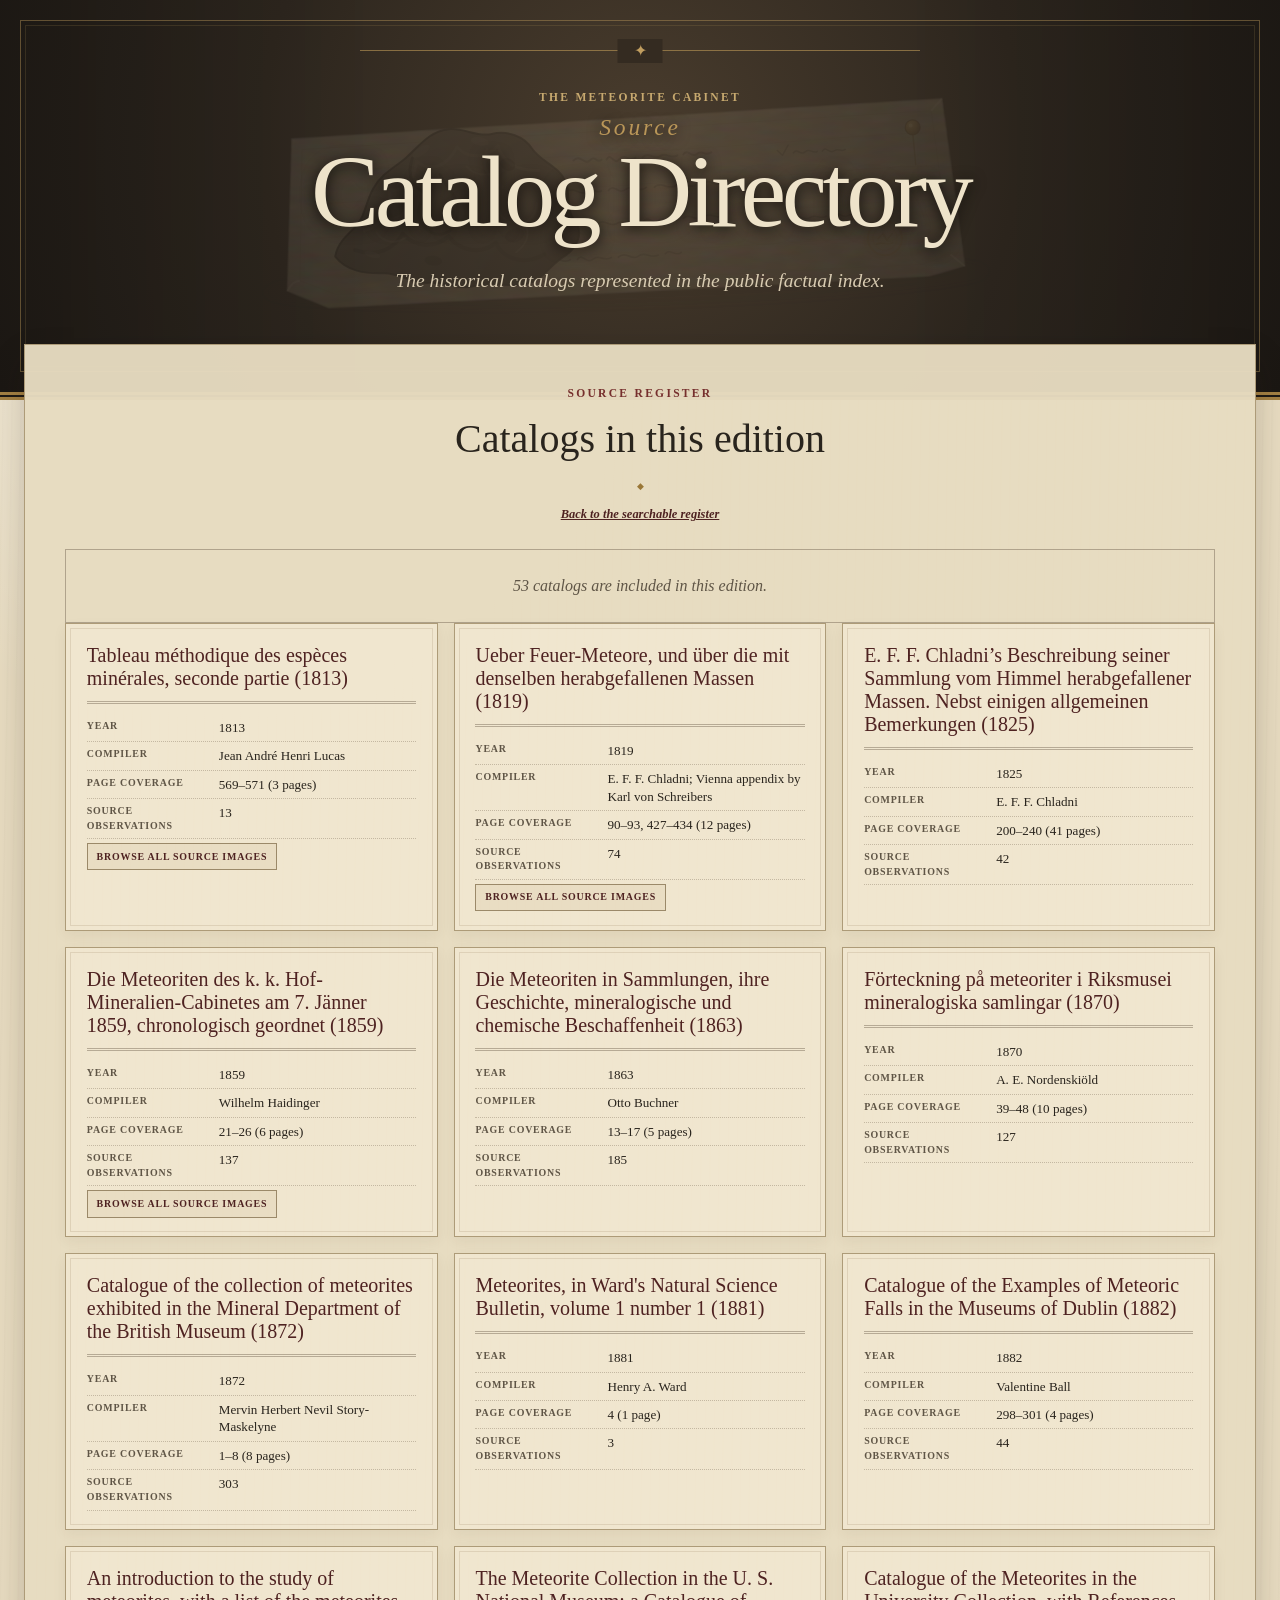
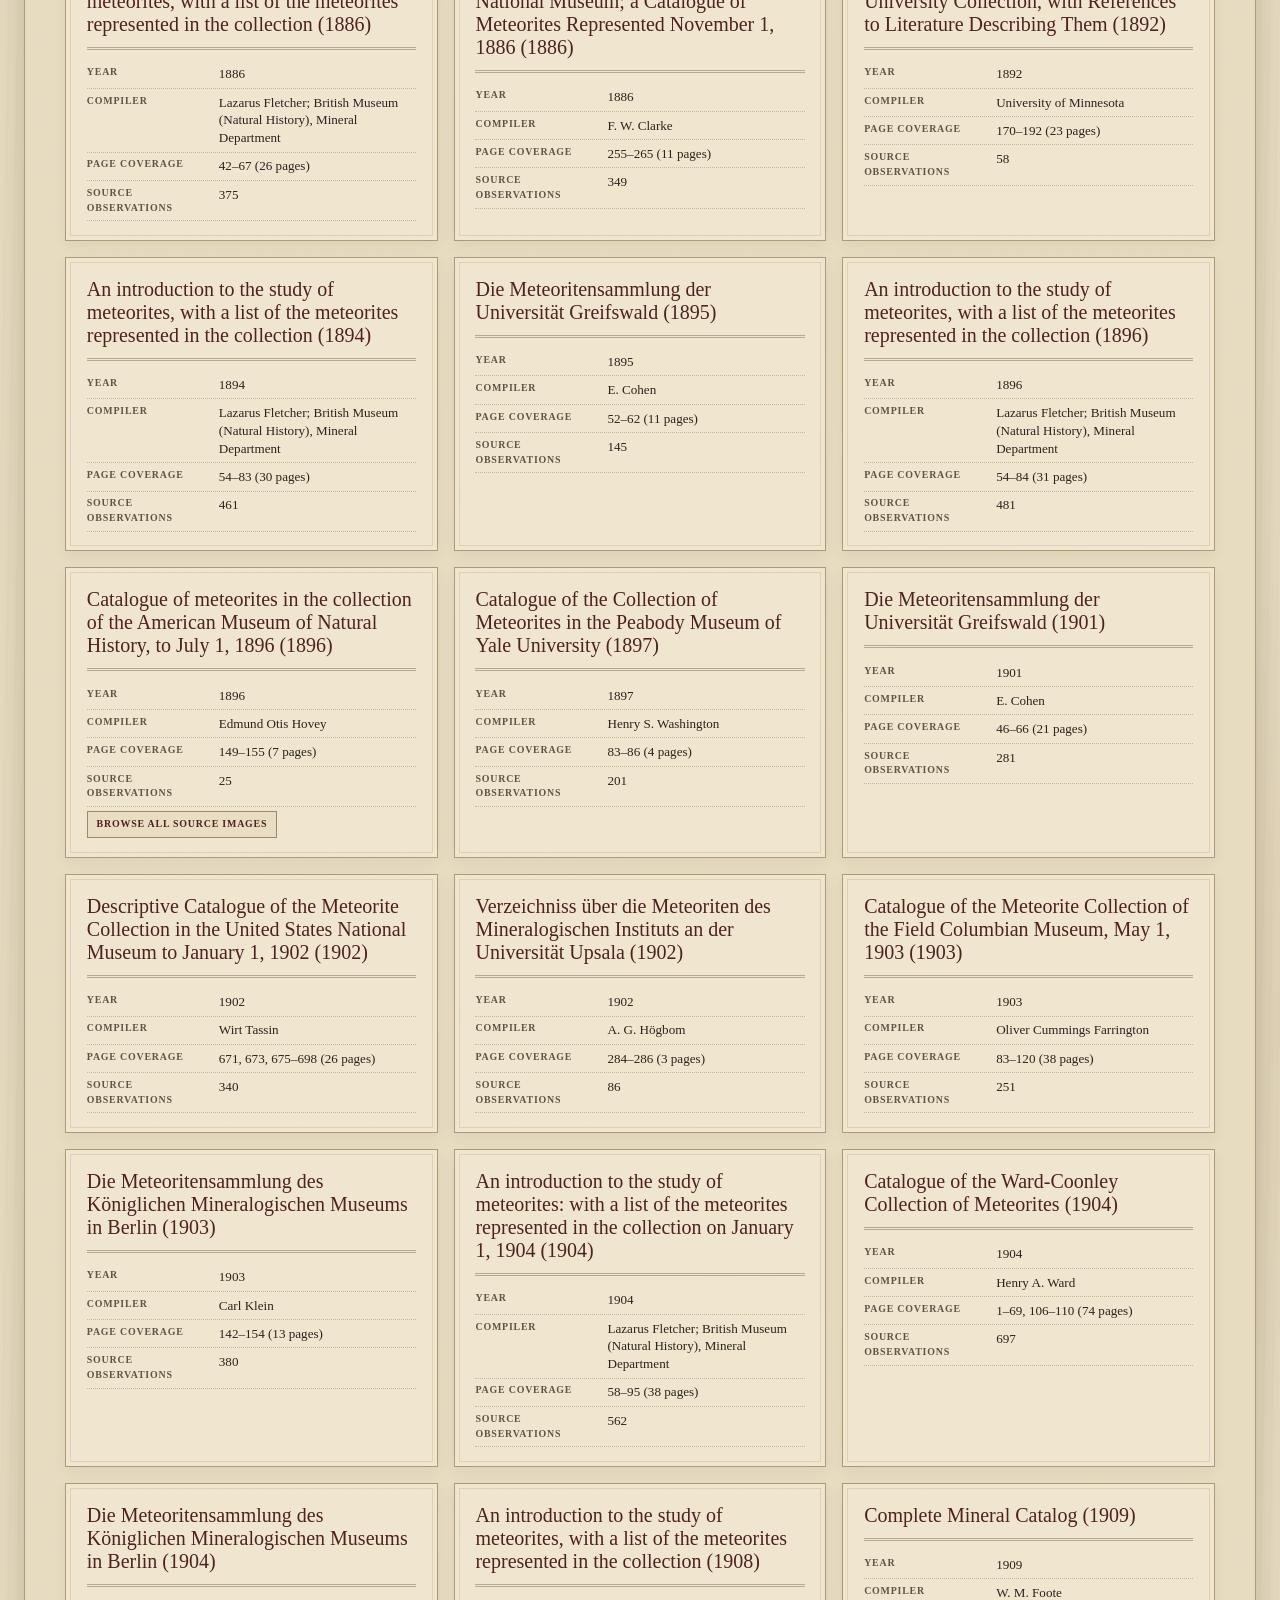
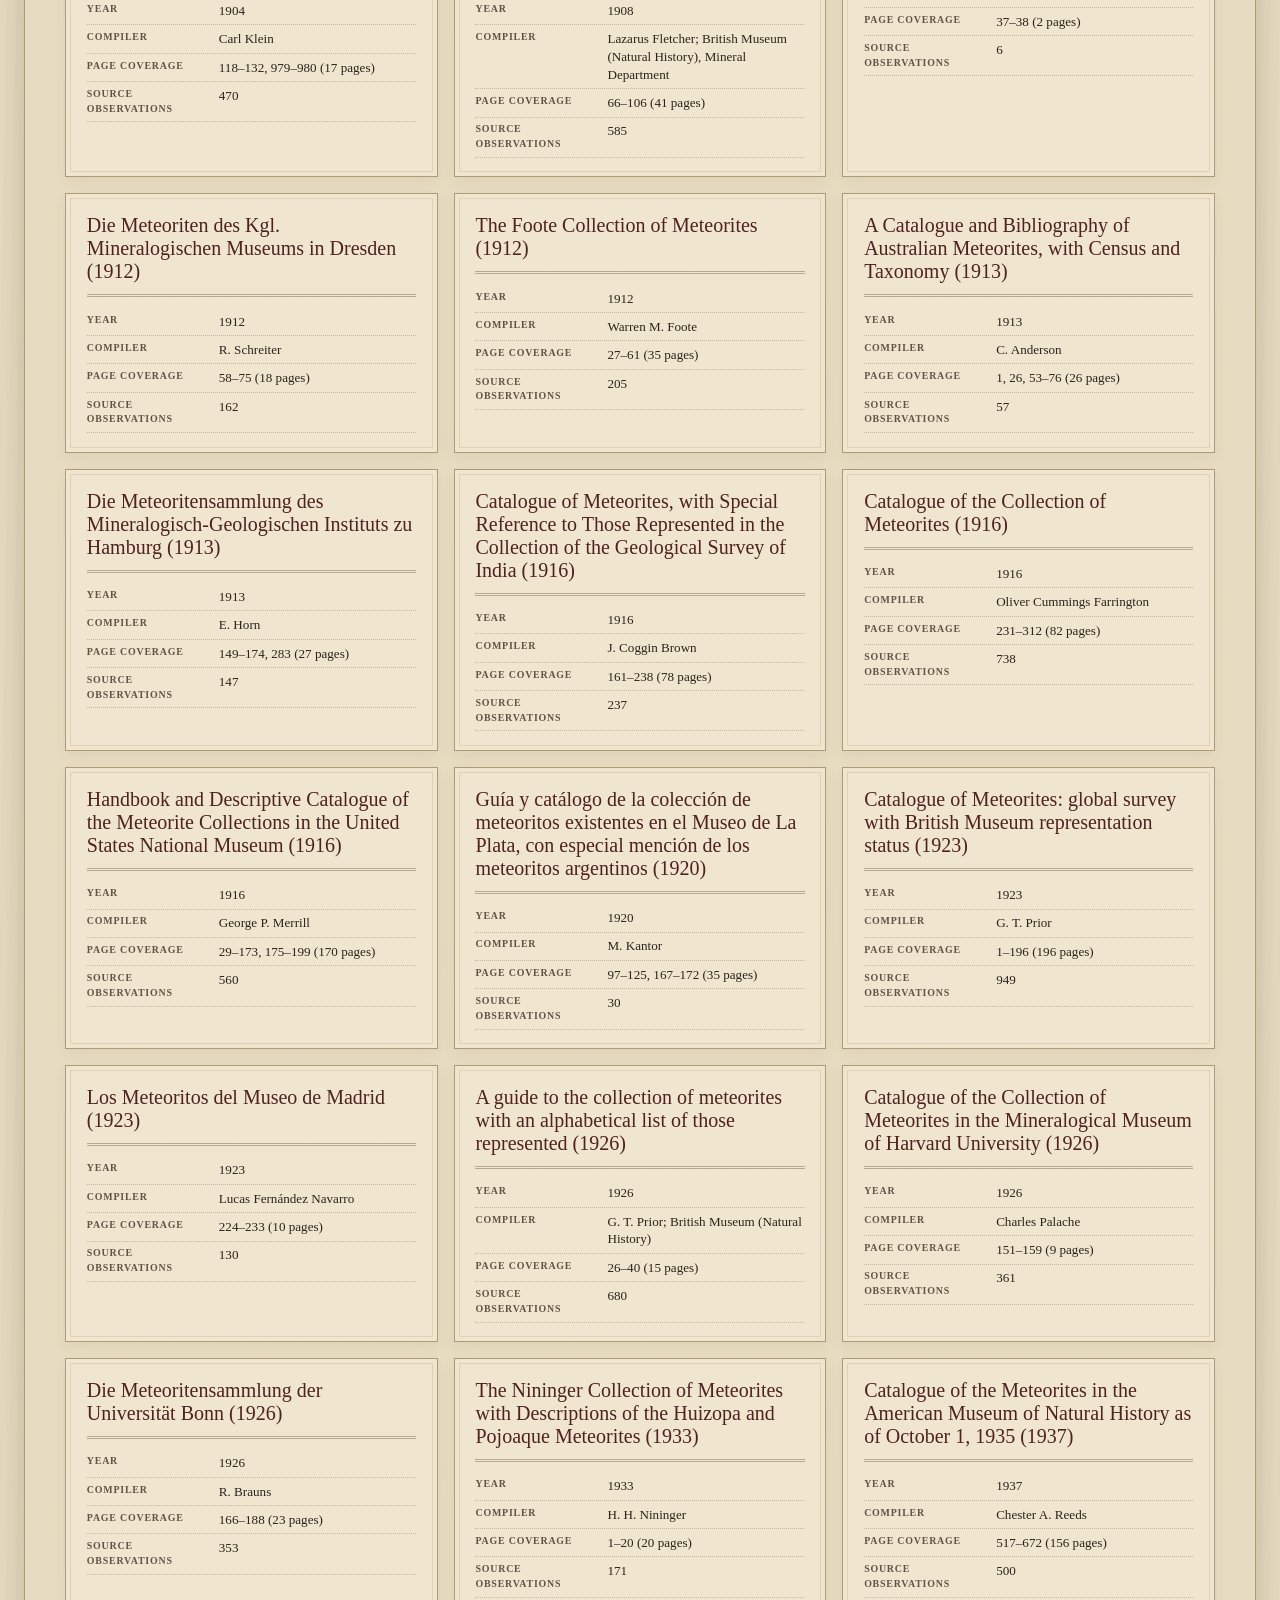
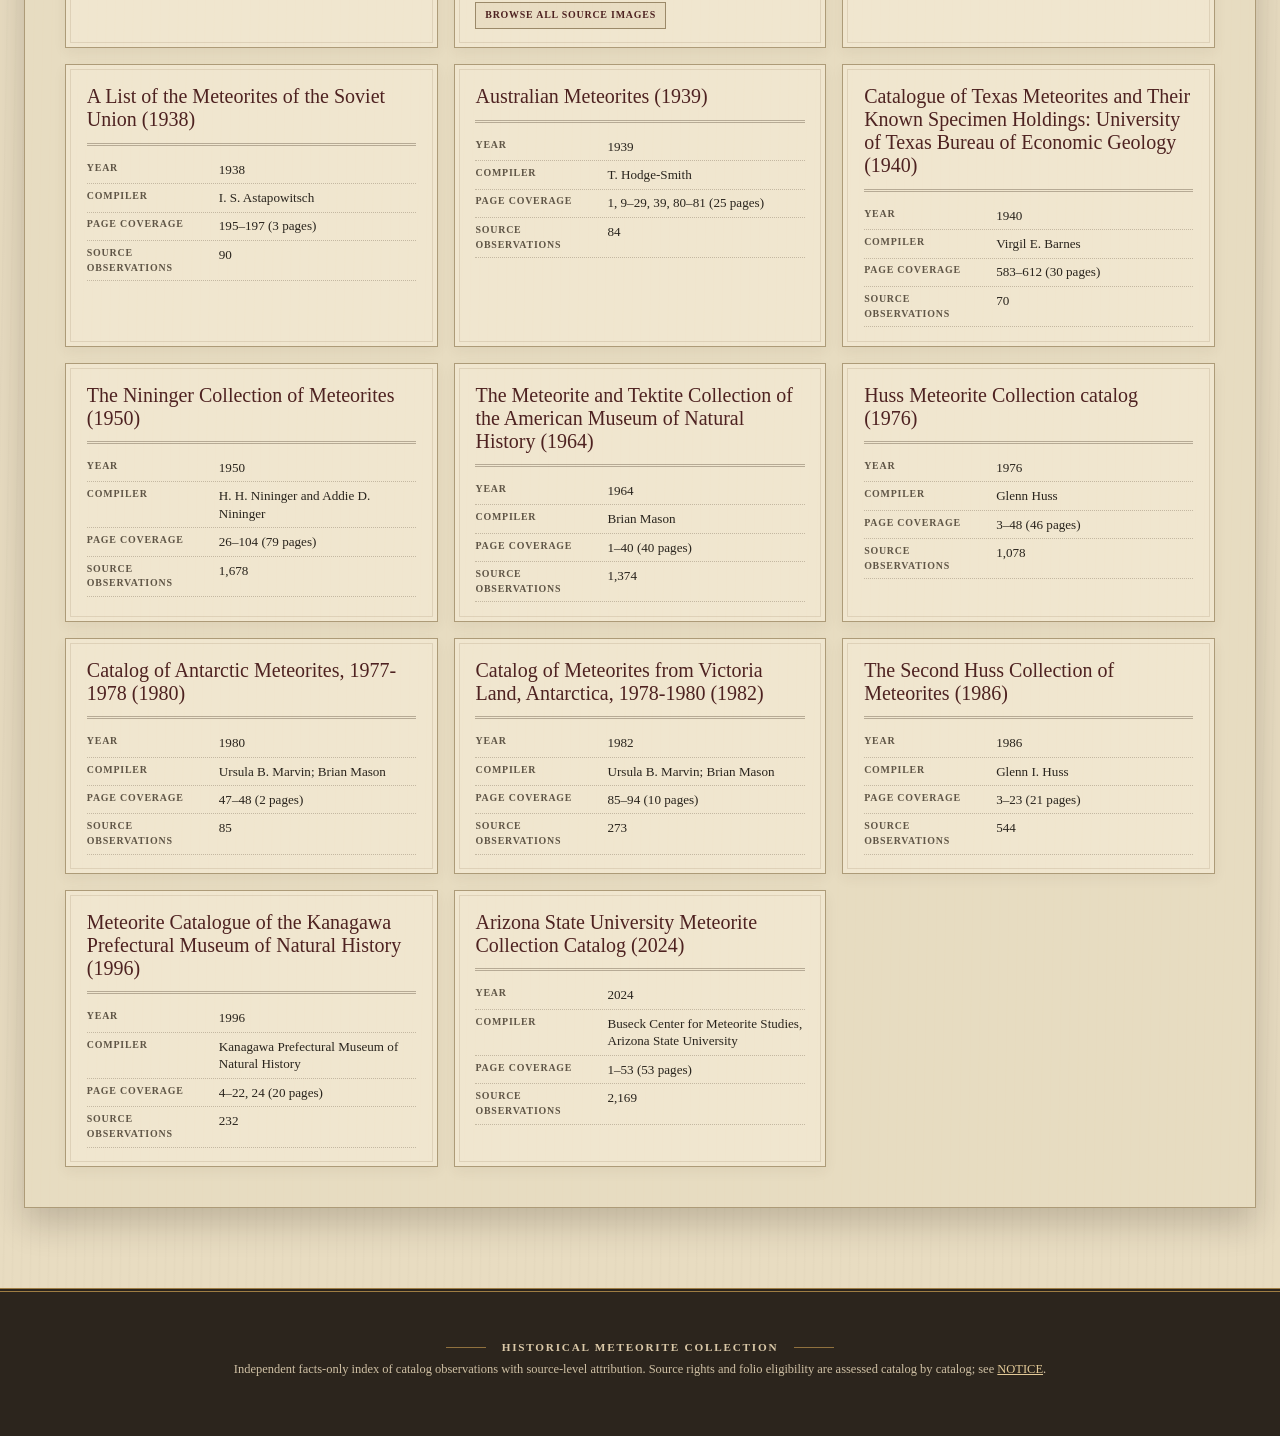
==== catalogs.html @ f14377fd "Publish Antarctic 1980 catalog" ====
<!doctype html>
<html lang="en">
<head>
  <meta charset="utf-8">
  <meta name="viewport" content="width=device-width, initial-scale=1">
  <meta name="description" content="Catalog sources included in The Meteorite Cabinet historical collection index.">
  <meta name="author" content="Raymond Borges Hink">
  <meta name="theme-color" content="#2d241b">
  <title>Catalog Directory | The Meteorite Cabinet</title>
  <link rel="icon" href="./favicon.svg" type="image/svg+xml">
  <link rel="stylesheet" href="./styles.css?v=20260913-antarctic-1980-1">
  <script src="./app.js?v=20260913-antarctic-1980-1" defer></script>
  <script src="./catalogs.js?v=20260913-antarctic-1980-1" defer></script>
</head>
<body class="catalog-directory-page">
  <a class="skip-link" href="#catalog-directory">Skip to catalog directory</a>

  <header class="masthead">
    <div class="masthead-rule" aria-hidden="true"><span>&#10022;</span></div>
    <div class="masthead-inner">
      <p class="kicker">The Meteorite Cabinet</p>
      <h1><span>Source</span> Catalog Directory</h1>
      <p class="deck">The historical catalogs represented in the public factual index.</p>
    </div>
    <img class="collector-artifact" src="./meteorite-collector-artifact-v1.svg" alt="" aria-hidden="true">
  </header>

  <main id="catalog-directory" class="page-shell catalog-directory-shell" tabindex="-1">
    <section class="source-summary" aria-labelledby="catalog-directory-heading">
      <header>
        <p class="eyebrow">Source register</p>
        <h2 id="catalog-directory-heading">Catalogs in this edition</h2>
        <p class="catalog-directory-actions"><a href="./index.html#catalog">Back to the searchable register</a></p>
      </header>

      <p id="catalog-directory-status" class="catalog-directory-status" role="status" aria-live="polite">Reading catalog metadata...</p>
      <div id="catalog-directory-list" aria-busy="true"></div>
      <div id="catalog-directory-error" class="empty-state error-state catalog-directory-error" role="alert" hidden>
        <span aria-hidden="true">!</span>
        <h3 id="catalog-directory-error-heading" tabindex="-1">The catalog directory could not be opened</h3>
        <p>The public catalog metadata is presently unavailable.</p>
        <button id="catalog-directory-retry" class="button" type="button">Try again</button>
      </div>
      <noscript><p class="empty-state">JavaScript is required to validate and display the public catalog directory.</p></noscript>
    </section>
  </main>

  <footer>
    <p><i aria-hidden="true"></i> Historical Meteorite Collection <i aria-hidden="true"></i></p>
    <p>Independent facts-only index of catalog observations with source-level attribution. Source rights and folio eligibility are assessed catalog by catalog; see <a href="./NOTICE.md">NOTICE</a>.</p>
  </footer>

  <dialog id="folio-dialog" aria-labelledby="folio-dialog-title">
    <div class="dialog-frame">
      <header>
        <div>
          <p id="folio-dialog-catalog"></p>
          <h2 id="folio-dialog-title">Catalog folio</h2>
        </div>
        <button id="folio-dialog-close" class="dialog-close" type="button" aria-label="Close folio viewer">&times;</button>
      </header>
      <figure>
        <div class="dialog-image-wrap">
          <img id="folio-dialog-image" alt="">
          <p id="folio-image-status" role="status" aria-live="polite"></p>
        </div>
        <figcaption id="folio-dialog-caption"></figcaption>
      </figure>
      <nav class="dialog-nav" aria-label="Catalog folio pages">
        <button id="previous-folio" type="button">Previous folio</button>
        <span id="folio-position" aria-live="polite"></span>
        <button id="next-folio" type="button">Next folio</button>
      </nav>
    </div>
  </dialog>
</body>
</html>
---- styles.css ----
:root {
  --paper: #e8dcc1;
  --paper-light: #f4ecd9;
  --paper-deep: #d5c39f;
  --ink: #29241d;
  --ink-soft: #5f5546;
  --oxblood: #762f2d;
  --oxblood-dark: #4e2221;
  --brass: #9a7737;
  --rule: rgba(64, 48, 31, 0.33);
  --serif: Iowan Old Style, Palatino Linotype, Book Antiqua, Palatino, Baskerville, Georgia, serif;
  --display: Baskerville, Iowan Old Style, Palatino Linotype, Georgia, serif;
  color-scheme: light;
}

* { box-sizing: border-box; }

html {
  scroll-behavior: smooth;
  background: #332b21;
}

body {
  min-width: 280px;
  margin: 0;
  color: var(--ink);
  font-family: var(--serif);
  line-height: 1.5;
  word-break: normal;
  overflow-wrap: normal;
  hyphens: none;
  background-color: var(--paper);
  background-image:
    radial-gradient(circle at 18% 5%, rgba(255, 255, 255, .44), transparent 27rem),
    radial-gradient(circle at 85% 42%, rgba(103, 75, 39, .07), transparent 34rem),
    repeating-linear-gradient(91deg, transparent 0, rgba(67, 49, 27, .018) 1px, transparent 3px, transparent 9px);
}

button, input, select { font: inherit; }
button, select { cursor: pointer; }
button:focus-visible, input:focus-visible, select:focus-visible, a:focus-visible {
  outline: 3px solid var(--oxblood);
  outline-offset: 3px;
}
summary:focus-visible {
  outline: 3px solid var(--oxblood);
  outline-offset: 3px;
}

.skip-link {
  position: fixed;
  z-index: 100;
  top: .75rem;
  left: .75rem;
  padding: .6rem 1rem;
  color: var(--paper-light);
  background: var(--oxblood-dark);
  transform: translateY(-150%);
}
.skip-link:focus { transform: none; }

.masthead {
  position: relative;
  min-height: 31rem;
  overflow: hidden;
  display: grid;
  place-items: center;
  padding: 5.5rem 1.5rem 7.5rem;
  color: #eee3ca;
  text-align: center;
  background:
    linear-gradient(90deg, rgba(0, 0, 0, .18), transparent 30%, transparent 70%, rgba(0, 0, 0, .18)),
    radial-gradient(circle at 50% 35%, #493c2d 0, #2d261e 55%, #211c17 100%);
  border-bottom: 8px double #a48144;
}
.masthead::before,
.masthead::after {
  content: "";
  position: absolute;
  inset: 1.25rem;
  pointer-events: none;
  border: 1px solid rgba(187, 153, 90, .43);
}
.masthead::after { inset: 1.55rem; border-color: rgba(187, 153, 90, .16); }
.masthead-inner { position: relative; z-index: 2; max-width: 68rem; }
.kicker, .section-heading p, .eyebrow {
  margin: 0 0 .7rem;
  color: #c7a96f;
  font-size: .72rem;
  font-weight: 700;
  letter-spacing: .2em;
  text-transform: uppercase;
}
.masthead h1 {
  margin: 0;
  font-family: var(--display);
  font-size: clamp(3rem, 8vw, 7.2rem);
  font-weight: 400;
  letter-spacing: -.045em;
  line-height: .88;
  text-shadow: 0 2px 14px #100d0a;
}
.masthead h1 span {
  display: block;
  margin-bottom: .55rem;
  color: #b99658;
  font-size: .23em;
  font-style: italic;
  letter-spacing: .12em;
}
.deck {
  max-width: 48rem;
  margin: 1.8rem auto 0;
  color: #d8cbb1;
  font-size: clamp(1rem, 2vw, 1.22rem);
  font-style: italic;
}
.project-credit {
  margin: .65rem auto 0;
  color: #bdaa85;
  font-size: .72rem;
  letter-spacing: .08em;
  text-transform: uppercase;
}
.masthead-rule {
  position: absolute;
  z-index: 3;
  top: 3.15rem;
  left: 50%;
  width: min(35rem, calc(100% - 7rem));
  height: 1px;
  background: rgba(190, 154, 87, .6);
  transform: translateX(-50%);
}
.masthead-rule span {
  position: absolute;
  top: 50%;
  left: 50%;
  padding: 0 1rem;
  color: #c19e60;
  background: #342b21;
  transform: translate(-50%, -50%);
}
.collector-artifact {
  position: absolute;
  z-index: 1;
  left: 50%;
  bottom: 1.75rem;
  width: min(75rem, calc(100% - 5rem));
  height: auto;
  opacity: .14;
  pointer-events: none;
  transform: translateX(-50%);
}

.page-shell { position: relative; z-index: 4; width: min(90rem, calc(100% - 3rem)); margin: -3.5rem auto 0; }
.statistics {
  display: grid;
  grid-template-columns: repeat(5, minmax(0, 1fr));
  color: var(--paper-light);
  background: var(--oxblood-dark);
  border: 1px solid #b18c4e;
  box-shadow: 0 1rem 2rem rgba(30, 21, 13, .25);
}
.statistics div { position: relative; min-width: 0; padding: 1.35rem 1rem 1.2rem; text-align: center; }
.statistics div + div::before { content: ""; position: absolute; left: 0; top: 22%; height: 56%; border-left: 1px solid rgba(225, 201, 157, .3); }
.statistics strong { display: block; font-size: clamp(1.35rem, 3vw, 2rem); font-weight: 400; line-height: 1.1; font-variant-numeric: tabular-nums; }
.statistics span { display: block; margin-top: .2rem; color: #ccb996; font-size: .64rem; font-weight: 700; letter-spacing: .13em; line-height: 1.3; text-transform: uppercase; }

.section-heading p, .results-bar .eyebrow { color: var(--oxblood); }

.source-summary { margin: 4rem auto 0; }
.source-summary > header { max-width: 44rem; margin: 0 auto 1.5rem; text-align: center; }
.source-summary > header .eyebrow { margin-bottom: .45rem; color: var(--oxblood); }
.source-summary > header h2 { margin: 0; font-size: clamp(1.8rem, 3.5vw, 2.5rem); font-weight: 400; }
.source-summary > header h2::after { content: "◆"; display: block; margin: .65rem 0; color: var(--brass); font-size: .55rem; }
.source-summary > header > p:not(.eyebrow) { margin: 0; color: var(--ink-soft); font-size: .88rem; font-style: italic; }
.source-register-links { display: flex; flex-wrap: wrap; justify-content: center; gap: .75rem; }
.master-list-link {
  display: inline-flex;
  flex-direction: column;
  gap: .12rem;
  margin-top: 1.1rem;
  padding: .7rem 1rem .65rem;
  color: var(--paper-light);
  text-decoration: none;
  background: var(--oxblood-dark);
  border: 1px solid var(--brass);
  box-shadow: 0 .25rem .65rem rgba(63, 45, 26, .13);
}
.master-list-link strong { font-size: .9rem; font-weight: 700; }
.master-list-link span { color: #d8c7a4; font-size: .7rem; }
.master-list-link:hover { background: var(--oxblood); }
.homepage-source-summary { margin-top: 1.5rem; padding-bottom: 1rem; border-bottom: 1px solid var(--rule); }
.homepage-source-summary > header { max-width: none; margin: 0; display: flex; justify-content: space-between; align-items: center; gap: 1rem; text-align: left; }
.homepage-source-summary > header .eyebrow { margin-bottom: .15rem; }
.homepage-source-summary > header h2 { font-size: 1.35rem; line-height: 1.15; }
.homepage-source-summary > header h2::after { content: none; }
.homepage-source-summary .master-list-link { margin-top: 0; padding: .5rem .75rem; }
.catalog-summary-list { margin: 0; padding: 0; display: grid; grid-template-columns: repeat(3, minmax(0, 1fr)); gap: 1rem; list-style: none; }
.catalog-summary-card {
  position: relative;
  min-width: 0;
  padding: 1.25rem 1.3rem 1.15rem;
  background: rgba(244, 235, 214, .66);
  border: 1px solid #ad9b78;
  box-shadow: 0 .3rem .8rem rgba(63, 45, 26, .06);
}
.catalog-summary-card::before { content: ""; position: absolute; inset: 4px; pointer-events: none; border: 1px solid rgba(126, 103, 66, .16); }
.catalog-summary-card h3 { position: relative; margin: 0; padding: 0 0 .7rem; color: var(--oxblood-dark); font-size: 1.25rem; font-weight: 400; line-height: 1.15; border-bottom: 3px double var(--rule); }
.catalog-summary-card dl { position: relative; margin: .65rem 0 0; }
.catalog-summary-card dl div { min-width: 0; display: grid; grid-template-columns: minmax(7.5rem, .75fr) minmax(0, 1.25fr); gap: .75rem; padding: .3rem 0; border-bottom: 1px dotted rgba(64, 48, 31, .25); }
.catalog-summary-card dt { color: var(--ink-soft); font-size: .62rem; font-weight: 700; letter-spacing: .08em; text-transform: uppercase; }
.catalog-summary-card dd { min-width: 0; margin: 0; font-size: .82rem; line-height: 1.35; overflow-wrap: anywhere; }
.catalog-summary-status { margin: 0; padding: 1.5rem; color: var(--ink-soft); font-style: italic; text-align: center; border: 1px solid var(--rule); }
.catalog-directory-page .masthead { min-height: 25rem; padding-bottom: 6rem; }
.catalog-directory-shell { padding: 2.5rem; background: rgba(232, 220, 193, .96); border: 1px solid #ad9b78; box-shadow: 0 1rem 2rem rgba(30, 21, 13, .2); }
.catalog-directory-shell .source-summary { margin-top: 0; }
.catalog-directory-shell .source-summary > header { max-width: 52rem; }
.catalog-directory-actions { margin-top: 1rem; }
.catalog-directory-actions a { color: var(--oxblood-dark); font-size: .78rem; font-weight: 700; }
.catalog-directory-status { margin: 1.5rem 0 0; padding: 1.5rem; color: var(--ink-soft); font-style: italic; text-align: center; border: 1px solid var(--rule); }
.catalog-directory-error { margin-top: 1.5rem; }
.catalog-directory-page > footer { margin-top: 5rem; }

.catalog-tools { margin-top: 1rem; padding-bottom: 1.5rem; border-bottom: 3px double var(--rule); }
.section-heading { text-align: center; }
.section-heading h2 { margin: 0; font-size: clamp(2rem, 4vw, 3rem); font-weight: 400; }
.section-heading h2::after { content: "◆"; display: block; margin: .75rem 0 1.8rem; color: var(--brass); font-size: .6rem; }
.catalog-tools > .section-heading { display: flex; align-items: baseline; gap: .7rem; margin-bottom: .85rem; text-align: left; }
.catalog-tools > .section-heading p { margin: 0; }
.catalog-tools > .section-heading h2 { font-size: 1.6rem; line-height: 1.15; }
.catalog-tools > .section-heading h2::after { content: none; }
.filters { display: grid; grid-template-columns: minmax(16rem, 1.4fr) minmax(13rem, .8fr) minmax(21rem, 1fr) minmax(14rem, .8fr); gap: 1.2rem; align-items: end; }
.filters > label, .weight-range label { min-width: 0; display: block; }
.filters label > span:first-child, .weight-range legend {
  display: block;
  margin-bottom: .38rem;
  color: var(--ink-soft);
  font-size: .67rem;
  font-weight: 700;
  letter-spacing: .1em;
  text-transform: uppercase;
}
.input-wrap, .select-wrap {
  min-height: 3.25rem;
  display: flex;
  align-items: center;
  color: var(--ink);
  background: rgba(247, 239, 220, .65);
  border: 1px solid #9b8969;
  box-shadow: inset 0 1px 3px rgba(59, 43, 26, .08);
}
.input-wrap:focus-within, .select-wrap:focus-within { border-color: var(--oxblood); box-shadow: 0 0 0 1px var(--oxblood); }
.input-wrap input, .select-wrap select {
  min-width: 0;
  width: 100%;
  height: 3.15rem;
  padding: .65rem .8rem;
  color: inherit;
  background: transparent;
  border: 0;
  outline: 0;
}
.search-wrap svg { flex: 0 0 auto; width: 1.15rem; margin-left: 1rem; fill: none; stroke: var(--oxblood); stroke-width: 1.5; }
.search-wrap input { padding-left: .55rem; }
.select-wrap { position: relative; }
.select-wrap::after { content: "⌄"; position: absolute; right: .8rem; color: var(--oxblood); pointer-events: none; }
.select-wrap select { padding-right: 2.2rem; appearance: none; }
.weight-range { min-width: 0; margin: 0; padding: 0; display: grid; grid-template-columns: 1fr 1.2rem 1fr; gap: .5rem; align-items: end; border: 0; }
.weight-range legend { max-width: 100%; padding: 0; overflow-wrap: anywhere; }
.number-wrap input { -moz-appearance: textfield; }
.number-wrap input::-webkit-inner-spin-button { appearance: none; }
.number-wrap b { padding-right: .8rem; color: var(--ink-soft); font-size: .75rem; font-weight: 400; }
.range-rule { height: 1px; margin-bottom: 1.6rem; background: var(--rule); }
.filters > .filter-toggles { grid-column: 1 / -1; display: flex; flex-wrap: wrap; gap: .45rem 1.5rem; margin-top: -.35rem; }
.filter-toggle { width: fit-content; display: flex; align-items: center; gap: .55rem; padding: .25rem 0; color: var(--ink-soft); font-size: .78rem; font-weight: 700; cursor: pointer; }
.filter-toggle input { flex: 0 0 auto; width: 1.1rem; height: 1.1rem; margin: 0; accent-color: var(--oxblood); }

.results-section { padding: 3rem 0 6rem; }
.results-bar { display: flex; flex-wrap: wrap; justify-content: space-between; align-items: end; gap: 1rem; margin-bottom: 1.3rem; }
.results-bar h2 { margin: -.3rem 0 0; color: var(--oxblood-dark); font-size: 2.2rem; font-weight: 400; font-variant-numeric: tabular-nums; }
.results-bar h2 small { color: var(--ink-soft); font-size: .8rem; font-weight: 700; letter-spacing: .12em; text-transform: uppercase; }
.text-button { padding: .25rem 0; color: var(--oxblood); background: transparent; border: 0; border-bottom: 1px solid currentColor; font-size: .75rem; font-weight: 700; letter-spacing: .08em; text-transform: uppercase; }
.status { min-height: 1.5rem; margin: 0 0 .8rem; color: var(--ink-soft); font-style: italic; }
.status:empty { display: none; }
.current-context-status { padding: .55rem .7rem; border-left: 3px solid var(--brass); }

.catalog-grid { display: grid; grid-template-columns: repeat(3, minmax(0, 1fr)); align-items: start; gap: 1rem; }
.catalog-grid.single-result { grid-template-columns: minmax(0, 1fr); }
.catalog-grid.single-result .record-card { width: min(100%, 52rem); }
.record-card {
  position: relative;
  min-width: 0;
  display: flex;
  flex-direction: column;
  padding: 1rem 1rem .85rem;
  background: rgba(244, 235, 214, .72);
  border: 1px solid #ad9b78;
  box-shadow: 0 .3rem .8rem rgba(63, 45, 26, .07);
}
.record-card::before { content: ""; position: absolute; inset: 4px; pointer-events: none; border: 1px solid rgba(126, 103, 66, .18); }
.record-card:nth-child(6n + 2), .record-card:nth-child(6n + 5) { background: rgba(240, 229, 204, .82); }
.record-heading { min-width: 0; padding-bottom: .6rem; border-bottom: 3px double var(--rule); }
.record-heading > div { min-width: 0; }
.designation { margin: 0 0 .15rem; color: var(--oxblood); font-size: .68rem; font-weight: 700; letter-spacing: .14em; text-transform: uppercase; overflow-wrap: anywhere; }
.record-semantic-label { width: fit-content; max-width: 100%; margin: .4rem 0 .2rem; padding: .22rem .42rem; color: var(--paper-light); background: var(--oxblood-dark); font-size: .6rem; font-weight: 700; letter-spacing: .07em; line-height: 1.35; text-transform: uppercase; overflow-wrap: anywhere; }
.record-semantic-label:empty { display: none; }
.source-name-label { margin: .55rem 0 .08rem; color: var(--ink-soft); font-size: .56rem; font-weight: 700; letter-spacing: .09em; text-transform: uppercase; }
.record-name { margin: 0; font-size: clamp(1.2rem, 1.8vw, 1.55rem); font-weight: 400; line-height: 1.08; overflow-wrap: anywhere; }
.record-name a { color: inherit; text-decoration-color: var(--brass); text-decoration-thickness: 1px; text-underline-offset: .18em; }
.record-description { min-width: 0; margin: .6rem 0 0; }
.record-description h4 { margin: 0 0 .2rem; color: var(--ink-soft); font-size: .6rem; letter-spacing: .08em; text-transform: uppercase; }
.record-description p { margin: 0; font-size: .8rem; line-height: 1.4; overflow-wrap: anywhere; }
.record-meta { margin: .6rem 0 .45rem; }
.record-meta div { min-width: 0; display: grid; grid-template-columns: minmax(7.25rem, 9rem) minmax(0, 1fr); align-items: baseline; gap: .65rem; padding: .28rem 0; border-bottom: 1px dotted rgba(64, 48, 31, .25); }
.record-meta dt { min-width: 0; color: var(--ink-soft); font-size: .6rem; font-weight: 700; letter-spacing: .08em; line-height: 1.35; text-transform: uppercase; word-break: normal; overflow-wrap: normal; hyphens: none; }
.record-meta dd { min-width: 0; margin: 0; font-size: .8rem; line-height: 1.35; word-break: normal; overflow-wrap: anywhere; hyphens: none; }
.record-meta a { color: var(--oxblood-dark); font-weight: 700; overflow-wrap: anywhere; }
.record-meta .current-name-row dd { padding: .25rem .4rem; background: rgba(154, 119, 55, .09); border-left: 2px solid var(--brass); }
.catalog-notes { min-width: 0; margin: .15rem 0 .65rem; border-top: 1px solid var(--rule); border-bottom: 1px solid var(--rule); }
.catalog-notes summary { padding: .45rem 0; color: var(--oxblood-dark); font-size: .72rem; font-weight: 700; cursor: pointer; }
.catalog-notes dl { min-width: 0; margin: 0 0 .45rem; }
.catalog-notes dl div { min-width: 0; display: grid; grid-template-columns: minmax(7.25rem, 9rem) minmax(0, 1fr); gap: .65rem; padding: .28rem 0; border-bottom: 1px dotted rgba(64, 48, 31, .25); }
.catalog-notes dl div:last-child { border-bottom: 0; }
.catalog-notes dt { min-width: 0; color: var(--ink-soft); font-size: .6rem; font-weight: 700; letter-spacing: .08em; line-height: 1.35; text-transform: uppercase; }
.catalog-notes dd { min-width: 0; margin: 0; font-size: .8rem; line-height: 1.35; overflow-wrap: anywhere; }
.lineage-claims, .comparison-groups { min-width: 0; margin: .1rem 0 .6rem; padding-top: .55rem; border-top: 1px solid rgba(64, 48, 31, .28); }
.lineage-claims h4, .comparison-groups h4 { margin: 0 0 .25rem; color: var(--oxblood-dark); font-family: Georgia, serif; font-size: .9rem; }
.lineage-summary, .comparison-summary { margin: 0 0 .55rem; color: var(--ink-soft); font-size: .7rem; line-height: 1.45; overflow-wrap: anywhere; }
.lineage-claims ol, .comparison-groups ol { margin: 0; padding-left: 1.25rem; }
.lineage-claims li, .comparison-groups li { min-width: 0; margin: .4rem 0; }
.lineage-claims details, .comparison-groups details { min-width: 0; padding: .4rem .5rem; background: rgba(154, 119, 55, .07); border-left: 2px solid var(--brass); }
.lineage-claims summary, .comparison-groups summary { cursor: pointer; color: var(--oxblood-dark); font-size: .73rem; font-weight: 700; line-height: 1.4; overflow-wrap: anywhere; }
.lineage-claims p, .lineage-claims a, .comparison-groups p, .comparison-groups a { margin: .3rem 0; font-size: .68rem; line-height: 1.45; overflow-wrap: anywhere; word-break: break-word; }
.lineage-claims a, .comparison-groups a { display: block; color: var(--oxblood-dark); }
.comparison-warning { padding: .45rem .5rem; color: var(--oxblood-dark); background: rgba(118, 47, 45, .08); border-left: 3px solid var(--oxblood); }
.comparison-candidates { margin-top: .5rem !important; }
.comparison-candidates details { background: rgba(255, 255, 255, .18); border-left-width: 1px; }
.lineage-endpoint { min-width: 0; margin: .55rem 0; padding: .45rem; border: 1px dotted rgba(64, 48, 31, .3); }
.lineage-endpoint h5 { margin: 0 0 .3rem; font-size: .7rem; letter-spacing: .04em; text-transform: uppercase; }
.record-footer { position: relative; z-index: 1; margin-top: auto; display: flex; flex-wrap: wrap; justify-content: space-between; gap: .35rem .8rem; padding: .55rem 0 0; color: var(--ink-soft); background: transparent; border: 0; }
.record-footer p { min-width: 0; margin: 0; font-size: .61rem; letter-spacing: .06em; text-transform: uppercase; overflow-wrap: anywhere; }
.record-source { color: var(--oxblood-dark); }
.folio-button {
  flex: 1 0 100%;
  justify-self: start;
  width: max-content;
  margin-top: .25rem;
  padding: .32rem .55rem;
  color: var(--oxblood-dark);
  background: rgba(154, 119, 55, .08);
  border: 1px solid #9b8969;
  font-size: .62rem;
  font-weight: 700;
  letter-spacing: .08em;
  text-transform: uppercase;
}

.more-row { padding-top: 1.5rem; text-align: center; }
.empty-state { padding: 5rem 1rem; text-align: center; border: 1px solid var(--rule); }
.empty-state > span { color: var(--brass); font-size: 1.5rem; }
.empty-state h3 { margin: .6rem 0 .3rem; font-size: 1.6rem; font-weight: 400; }
.empty-state p { margin: 0 auto 1.4rem; color: var(--ink-soft); }
.button { padding: .65rem 1rem; color: #f2e7cf; background: var(--oxblood-dark); border: 1px solid var(--oxblood-dark); }
.secondary-button { color: var(--oxblood-dark); background: transparent; }
.error-state > span { display: grid; place-items: center; width: 2rem; height: 2rem; margin: auto; color: var(--paper-light); background: var(--oxblood); border-radius: 50%; }

body > footer { padding: 2.7rem 1.5rem 3.3rem; color: #cfc0a4; text-align: center; background: #2c251d; border-top: 4px double #9e7d43; }
body > footer p { margin: .25rem auto; max-width: 52rem; font-size: .78rem; }
body > footer p:first-child { color: #dbc9a8; font-size: .7rem; font-weight: 700; letter-spacing: .16em; text-transform: uppercase; }
body > footer .issue-report-action { position: fixed; z-index: 50; right: max(1rem, env(safe-area-inset-right)); bottom: max(1rem, env(safe-area-inset-bottom)); margin: 0; }
body > footer .issue-report-button { min-height: 2.75rem; padding: .55rem 1rem; color: #f4e7cc; background: var(--oxblood); border: 1px solid #c5a46a; box-shadow: 0 .35rem 1rem rgba(28, 20, 14, .35); font-size: .78rem; font-weight: 700; letter-spacing: .05em; }
body > footer .issue-report-button:hover { color: #fff4df; background: #8a3936; border-color: #e2c997; }
body > footer .issue-report-button:focus-visible { outline: 2px solid #e2c997; outline-offset: 3px; }
body:has(dialog[open]) > footer .issue-report-action { visibility: hidden; }
body > footer .issue-report-fallback { margin-top: .7rem; }
body > footer .artifact-credit { margin-top: 1rem; color: #dbc9a8; }
body > footer i { display: inline-block; width: 2.5rem; height: 1px; margin: 0 .7rem .2rem; background: #90713e; }
body > footer a { color: #e2c997; }

dialog {
  width: min(54rem, calc(100% - 2rem));
  max-height: calc(100dvh - 2rem);
  padding: 0;
  color: var(--ink);
  background: var(--paper-light);
  border: 1px solid #b6975e;
  box-shadow: 0 1.5rem 5rem #17120d;
}
dialog::backdrop { background: rgba(24, 19, 14, .84); backdrop-filter: blur(2px); }
.dialog-frame { padding: 1rem; }
.dialog-frame > header { display: flex; justify-content: space-between; gap: 1rem; padding: .35rem .35rem .85rem; border-bottom: 3px double var(--rule); }
.dialog-frame > header > div { min-width: 0; }
.dialog-frame header p { margin: 0 0 .15rem; color: var(--oxblood); font-size: .65rem; font-weight: 700; letter-spacing: .12em; text-transform: uppercase; }
.dialog-frame header h2 { margin: 0; font-size: 1.55rem; font-weight: 400; line-height: 1.1; }
.dialog-close { flex: 0 0 auto; width: 2.5rem; height: 2.5rem; padding: 0; color: var(--ink); background: transparent; border: 1px solid var(--rule); font-size: 1.7rem; line-height: 1; }
.dialog-frame figure { margin: 1rem 0 0; }
.dialog-image-wrap { position: relative; height: min(72dvh, 58rem); min-height: 18rem; overflow: hidden; background: #29251f; }
.dialog-image-wrap img { width: 100%; height: 100%; display: block; object-fit: contain; object-position: center; }
.dialog-image-wrap img[hidden] { display: none; }
.dialog-image-wrap p { position: absolute; inset: 50% auto auto 50%; width: min(25rem, calc(100% - 2rem)); margin: 0; color: #dfd1b5; font-size: .85rem; text-align: center; transform: translate(-50%, -50%); }
.dialog-frame figcaption { padding: .55rem .35rem 0; color: var(--ink-soft); font-size: .72rem; font-style: italic; text-align: center; }
.dialog-nav { display: grid; grid-template-columns: 1fr auto 1fr; align-items: center; gap: .75rem; padding: .8rem .35rem .1rem; }
.dialog-nav button { justify-self: start; padding: .3rem 0; color: var(--oxblood); background: none; border: 0; border-bottom: 1px solid currentColor; font-size: .72rem; }
.dialog-nav button:last-child { justify-self: end; }
.dialog-nav button:disabled { visibility: hidden; }
.dialog-nav span { color: var(--ink-soft); font-size: .68rem; text-align: center; }
.issue-report-frame { padding: 1.25rem; }
#issue-report-dialog { width: min(38rem, calc(100% - 2rem)); }
.issue-report-content { padding: .9rem .35rem .25rem; }
.issue-report-content > p { margin: 0 0 .75rem; color: var(--ink-soft); font-size: .88rem; }
.issue-report-content > p:first-child { color: var(--ink); }
.issue-report-form { position: relative; margin-top: 1.2rem; padding-top: 1rem; border-top: 1px solid var(--rule); }
.issue-report-honeypot { position: absolute; width: 1px; height: 1px; overflow: hidden; clip-path: inset(50%); white-space: nowrap; }
.issue-report-challenge { display: block; color: var(--oxblood-dark); font-weight: 700; }
.issue-report-challenge span { display: block; margin-bottom: .45rem; }
.issue-report-challenge input { width: min(100%, 12rem); min-height: 2.8rem; padding: .5rem .65rem; color: var(--ink); background: rgba(255, 255, 255, .35); border: 1px solid #9b8969; font-variant-numeric: tabular-nums; }
.issue-report-challenge input[aria-invalid="true"] { border-color: var(--oxblood); box-shadow: 0 0 0 1px var(--oxblood); }
.issue-report-help { margin: .4rem 0 0; color: var(--ink-soft); font-size: .75rem; }
.issue-report-error { margin: .7rem 0 0; padding: .55rem .65rem; color: var(--oxblood-dark); background: rgba(118, 47, 45, .08); border-left: 3px solid var(--oxblood); font-size: .8rem; font-weight: 700; }
.issue-report-actions { display: flex; flex-wrap: wrap; gap: .65rem; margin-top: 1.1rem; }

@media (max-width: 1200px) {
  .filters { grid-template-columns: minmax(0, 1fr) minmax(0, 1fr); }
  .catalog-summary-list { grid-template-columns: repeat(2, minmax(0, 1fr)); }
  .catalog-grid { grid-template-columns: repeat(2, minmax(0, 1fr)); }
}

@media (max-width: 700px) {
  .masthead { min-height: 29rem; padding-inline: 1rem; }
  .masthead::before { inset: .65rem; }
  .masthead::after { inset: .9rem; }
  .collector-artifact { display: none; }
  .page-shell { width: min(100% - 1.25rem, 40rem); }
  .statistics { grid-template-columns: 1fr 1fr; }
  .statistics div:nth-child(2n + 1)::before { display: none; }
  .statistics div:nth-child(n + 3) { border-top: 1px solid rgba(225, 201, 157, .3); }
  .statistics div:last-child { grid-column: 1 / -1; }
  .source-summary { margin-top: 3.5rem; }
  .homepage-source-summary { margin-top: 1rem; padding-bottom: .75rem; }
  .homepage-source-summary > header { align-items: flex-start; }
  .homepage-source-summary > header h2 { font-size: 1.15rem; }
  .source-register-links { flex-direction: column; align-items: stretch; }
  .master-list-link { width: 100%; }
  .homepage-source-summary .master-list-link { width: auto; text-align: center; }
  .catalog-summary-list { grid-template-columns: 1fr; }
  .catalog-directory-shell { padding: 1.5rem .8rem; }
  .catalog-tools { margin-top: .75rem; padding-bottom: 1.25rem; }
  .catalog-tools > .section-heading { margin-bottom: .65rem; }
  .catalog-tools > .section-heading h2 { font-size: 1.4rem; }
  .filters { grid-template-columns: 1fr; }
  .search-field { grid-column: auto; }
  .catalog-grid { grid-template-columns: 1fr; }
  .results-section { padding-bottom: 4rem; }
  body > footer .issue-report-action { right: max(.65rem, env(safe-area-inset-right)); bottom: max(.65rem, env(safe-area-inset-bottom)); width: min(9.75rem, calc(100vw - 1.3rem)); }
  body > footer .issue-report-button { width: 100%; max-width: none; padding: .45rem .65rem; font-size: .72rem; line-height: 1.25; }
  dialog { width: calc(100% - 1rem); max-height: calc(100dvh - 1rem); }
  .dialog-frame { padding: .55rem; }
  .dialog-image-wrap { height: 68dvh; min-height: 14rem; }
}

@media (max-width: 520px) {
  .record-meta div { grid-template-columns: minmax(0, 1fr); gap: .08rem; padding: .3rem 0; }
  .catalog-notes dl div { grid-template-columns: minmax(0, 1fr); gap: .08rem; padding: .3rem 0; }
}

@media (max-width: 420px) {
  .weight-range { grid-template-columns: 1fr; }
  .range-rule { display: none; }
  .record-card { padding-inline: 1rem; }
}

@media (max-width: 320px) {
  .record-card { padding-inline: .8rem; }
}

@media (prefers-reduced-motion: reduce) {
  html { scroll-behavior: auto; }
  *, *::before, *::after { scroll-behavior: auto !important; transition-duration: .01ms !important; animation-duration: .01ms !important; animation-iteration-count: 1 !important; }
}
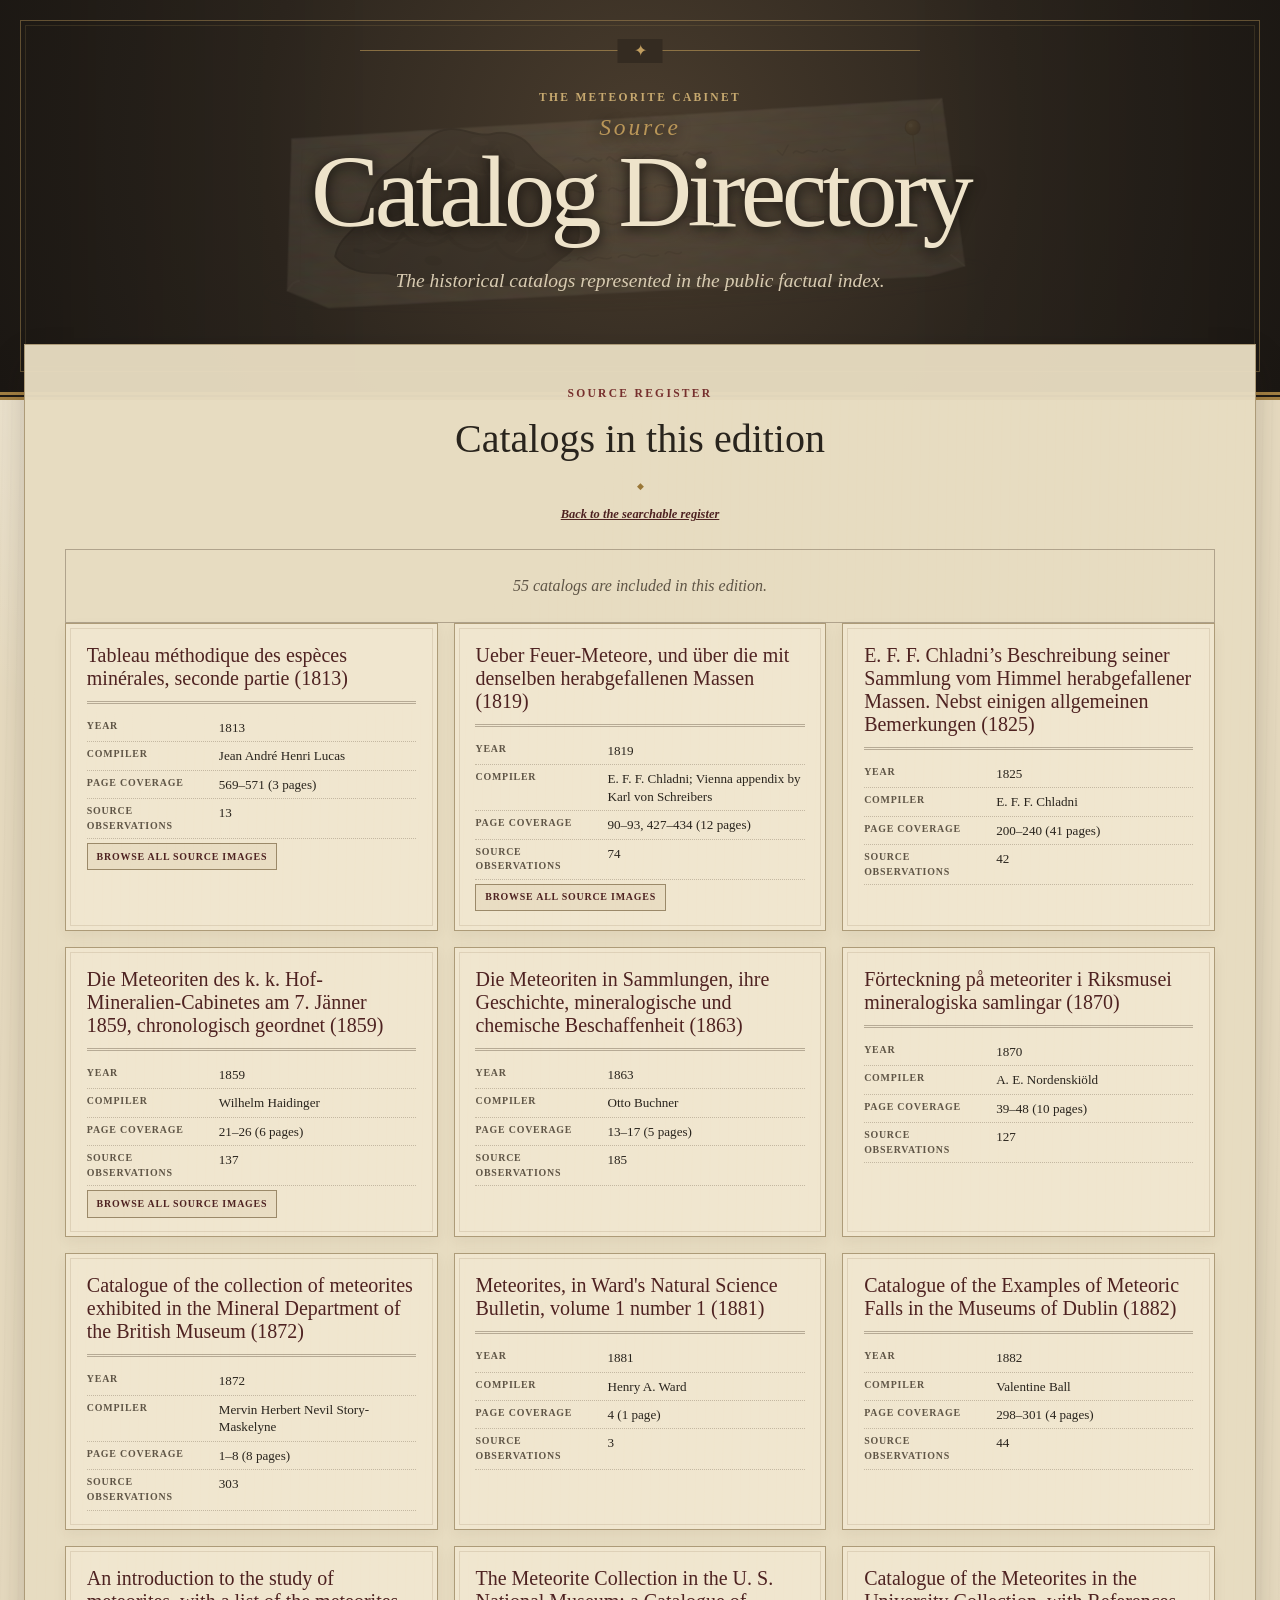
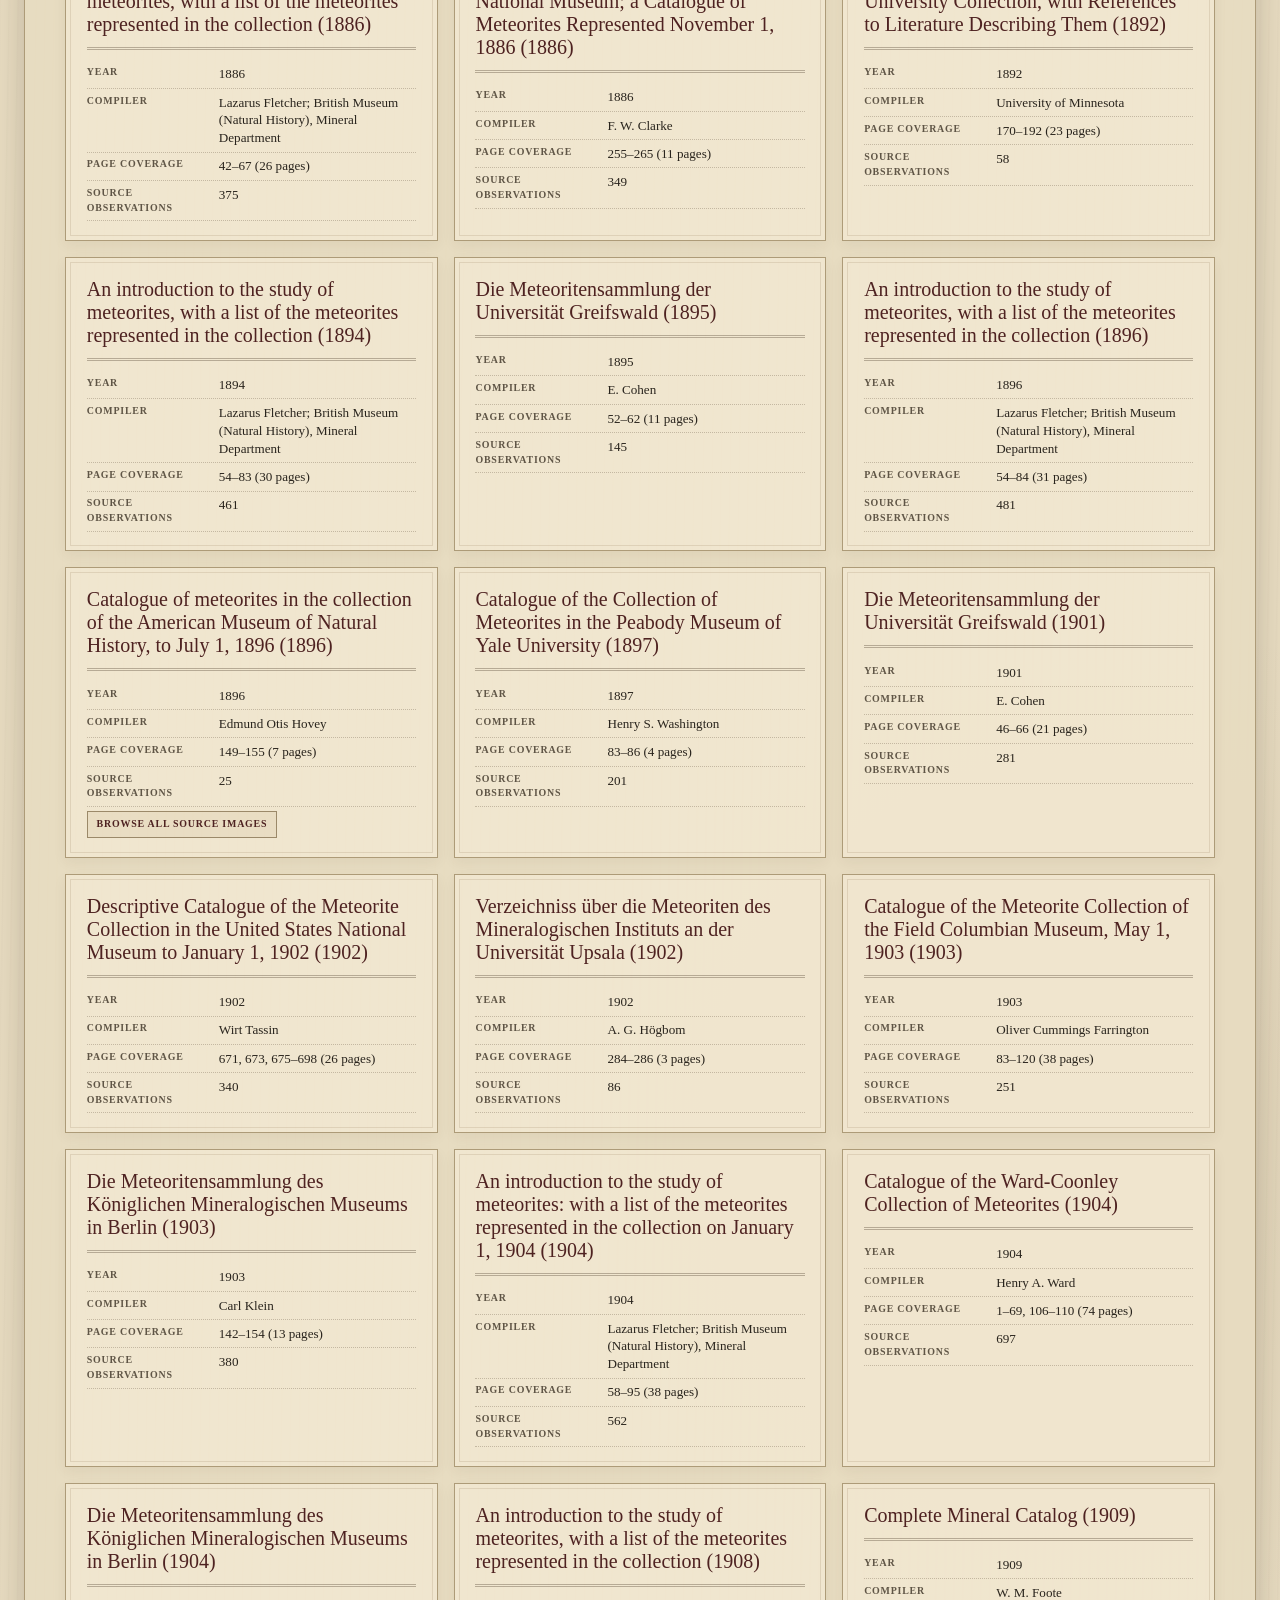
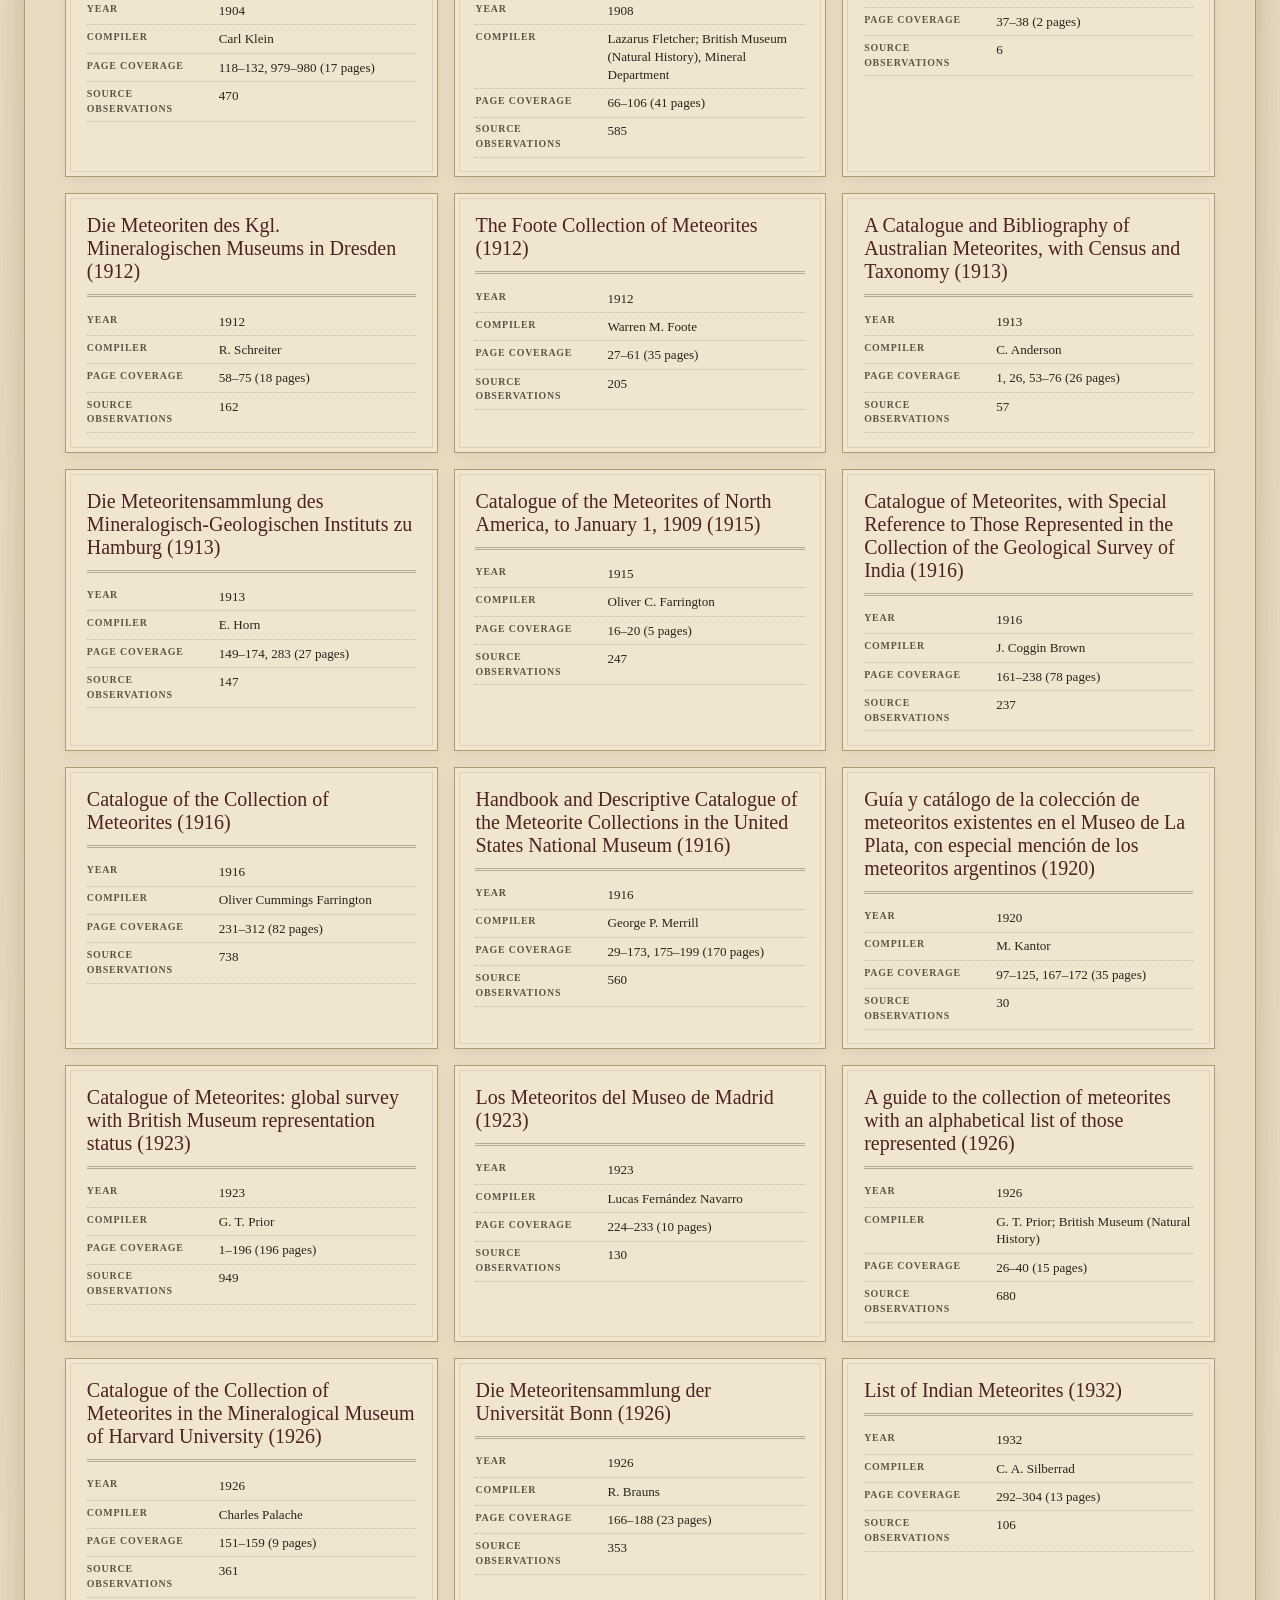
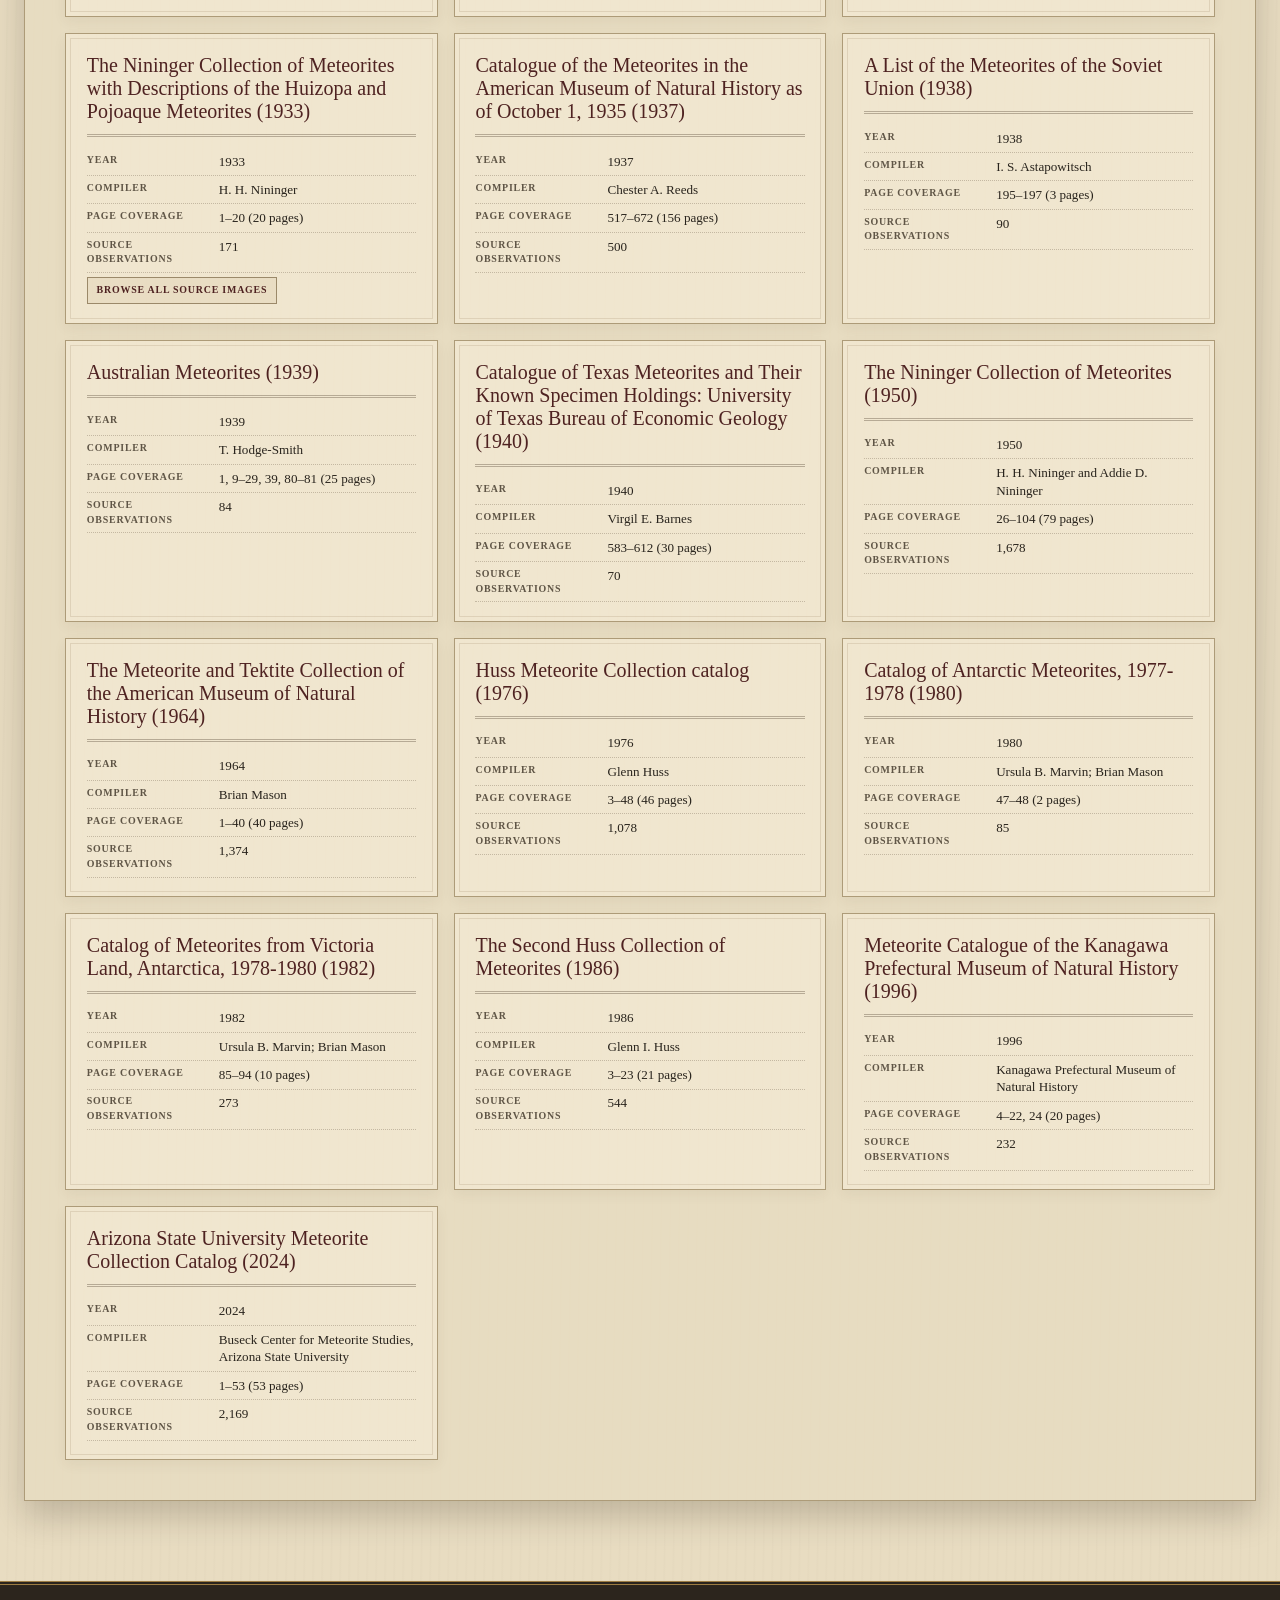
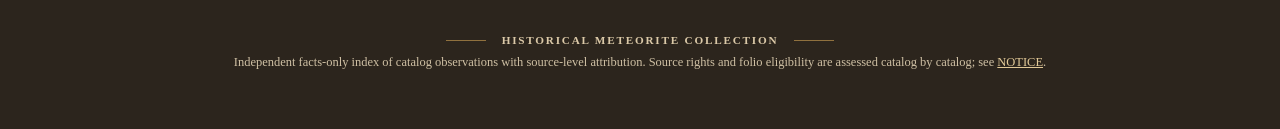
==== commit 33d2c060: "Publish regional meteorite catalogs" ====
--- a/catalogs.html
+++ b/catalogs.html
@@ -8,9 +8,9 @@
   <meta name="theme-color" content="#2d241b">
   <title>Catalog Directory | The Meteorite Cabinet</title>
   <link rel="icon" href="./favicon.svg" type="image/svg+xml">
-  <link rel="stylesheet" href="./styles.css?v=20260913-antarctic-1980-1">
-  <script src="./app.js?v=20260913-antarctic-1980-1" defer></script>
-  <script src="./catalogs.js?v=20260913-antarctic-1980-1" defer></script>
+  <link rel="stylesheet" href="./styles.css?v=20260913-catalog10-historical-1">
+  <script src="./app.js?v=20260913-catalog10-historical-1" defer></script>
+  <script src="./catalogs.js?v=20260913-catalog10-historical-1" defer></script>
 </head>
 <body class="catalog-directory-page">
   <a class="skip-link" href="#catalog-directory">Skip to catalog directory</a>
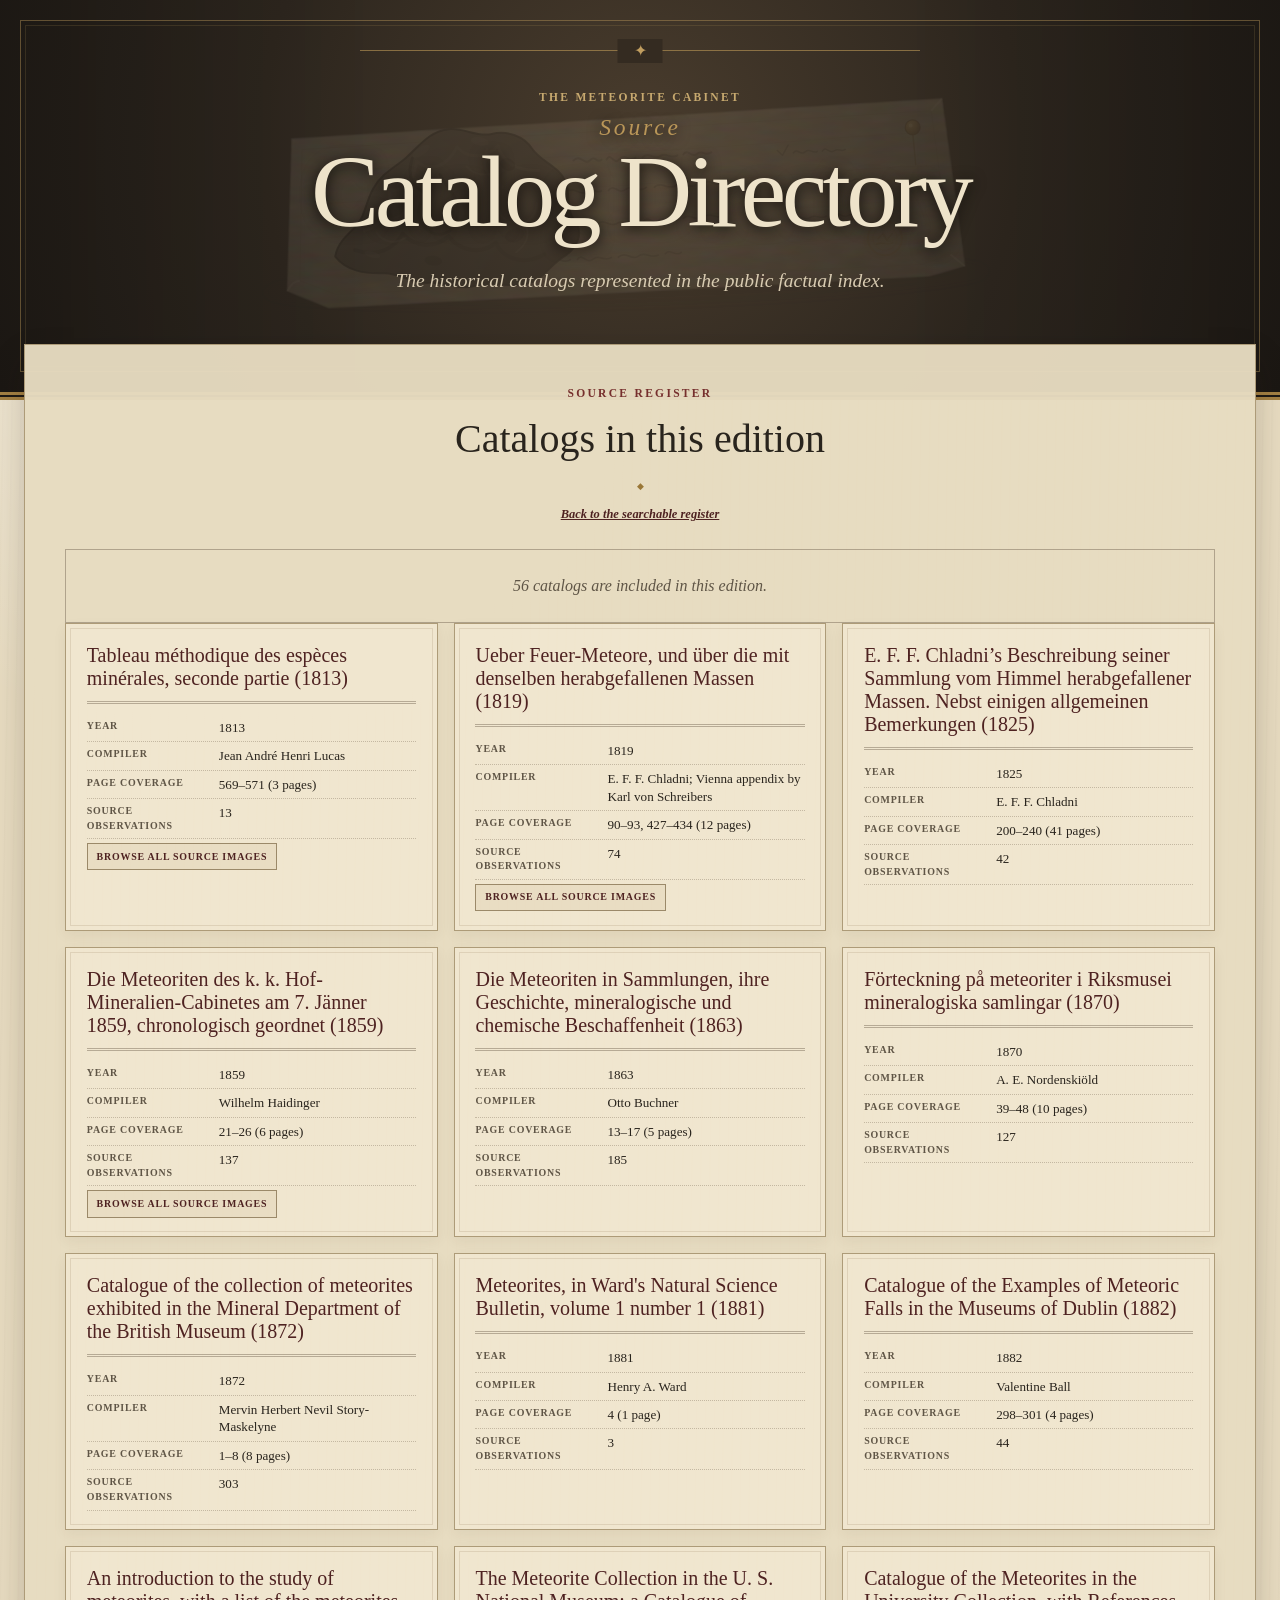
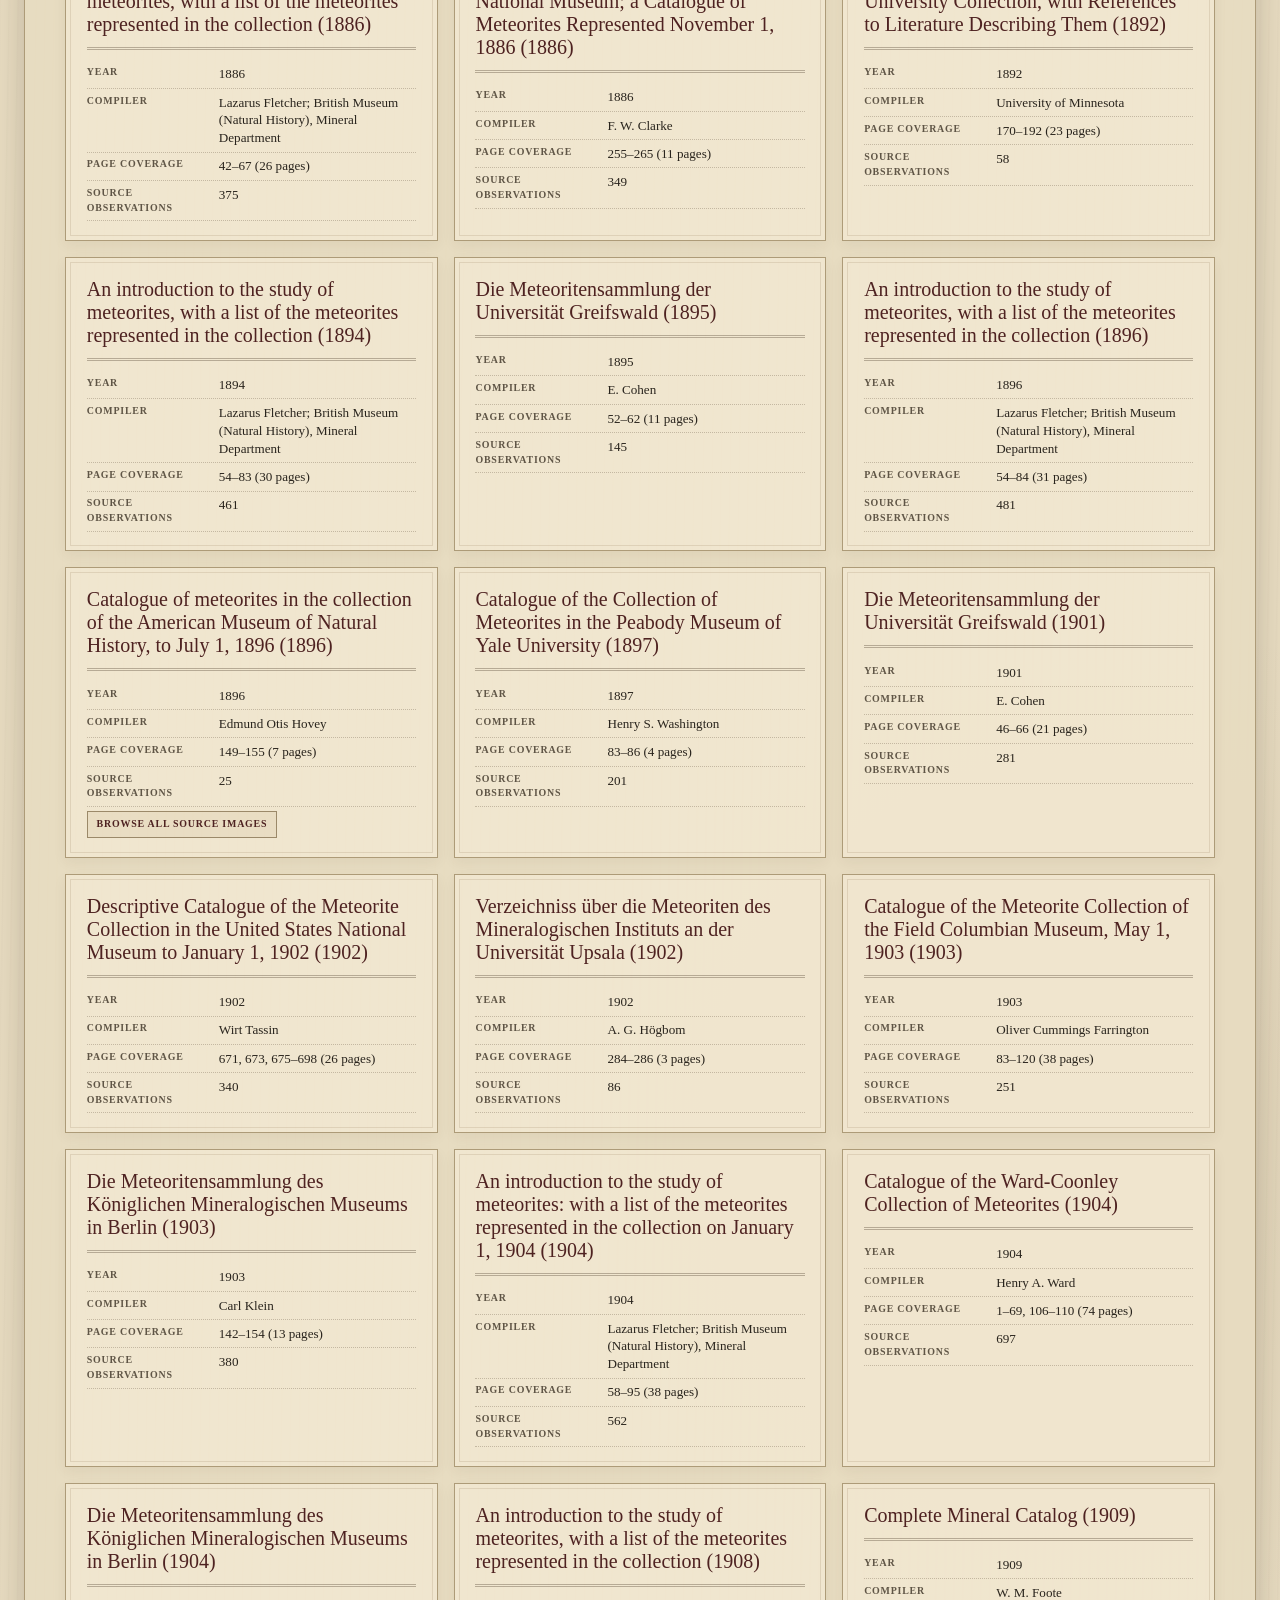
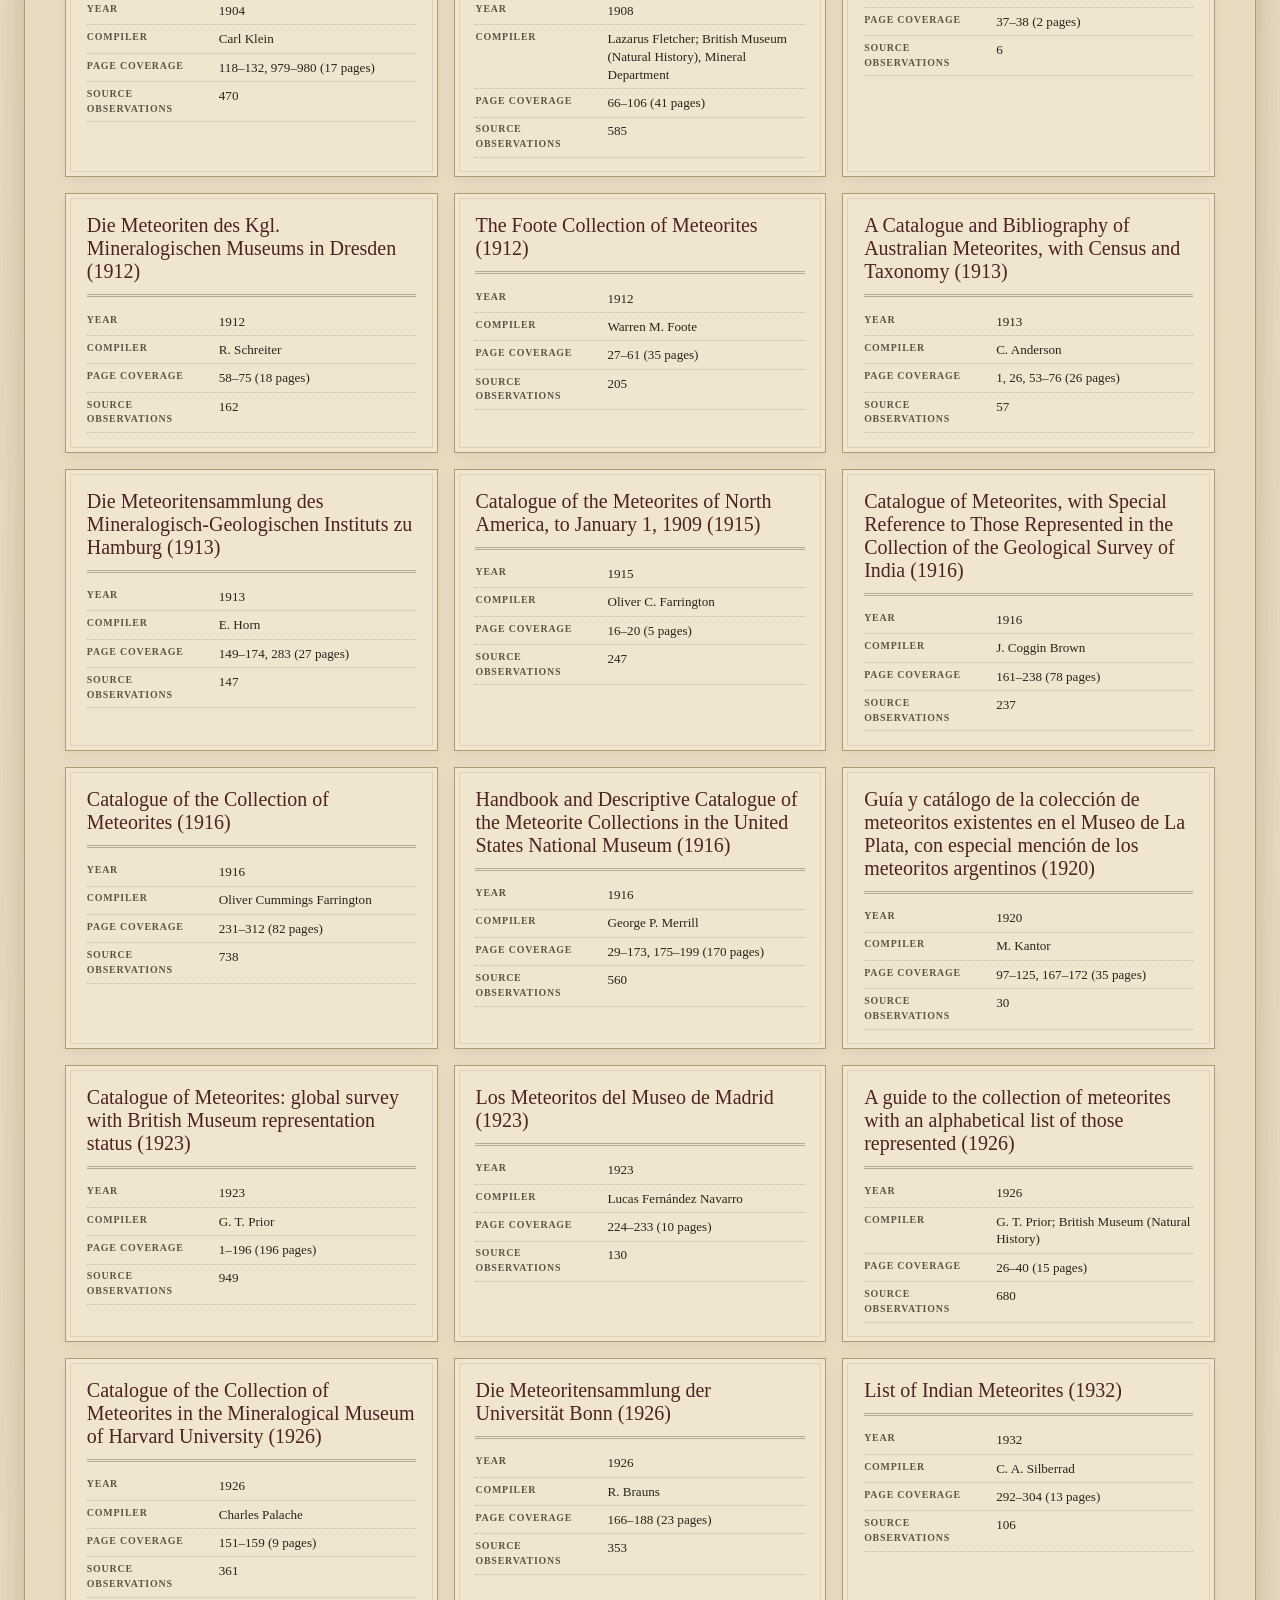
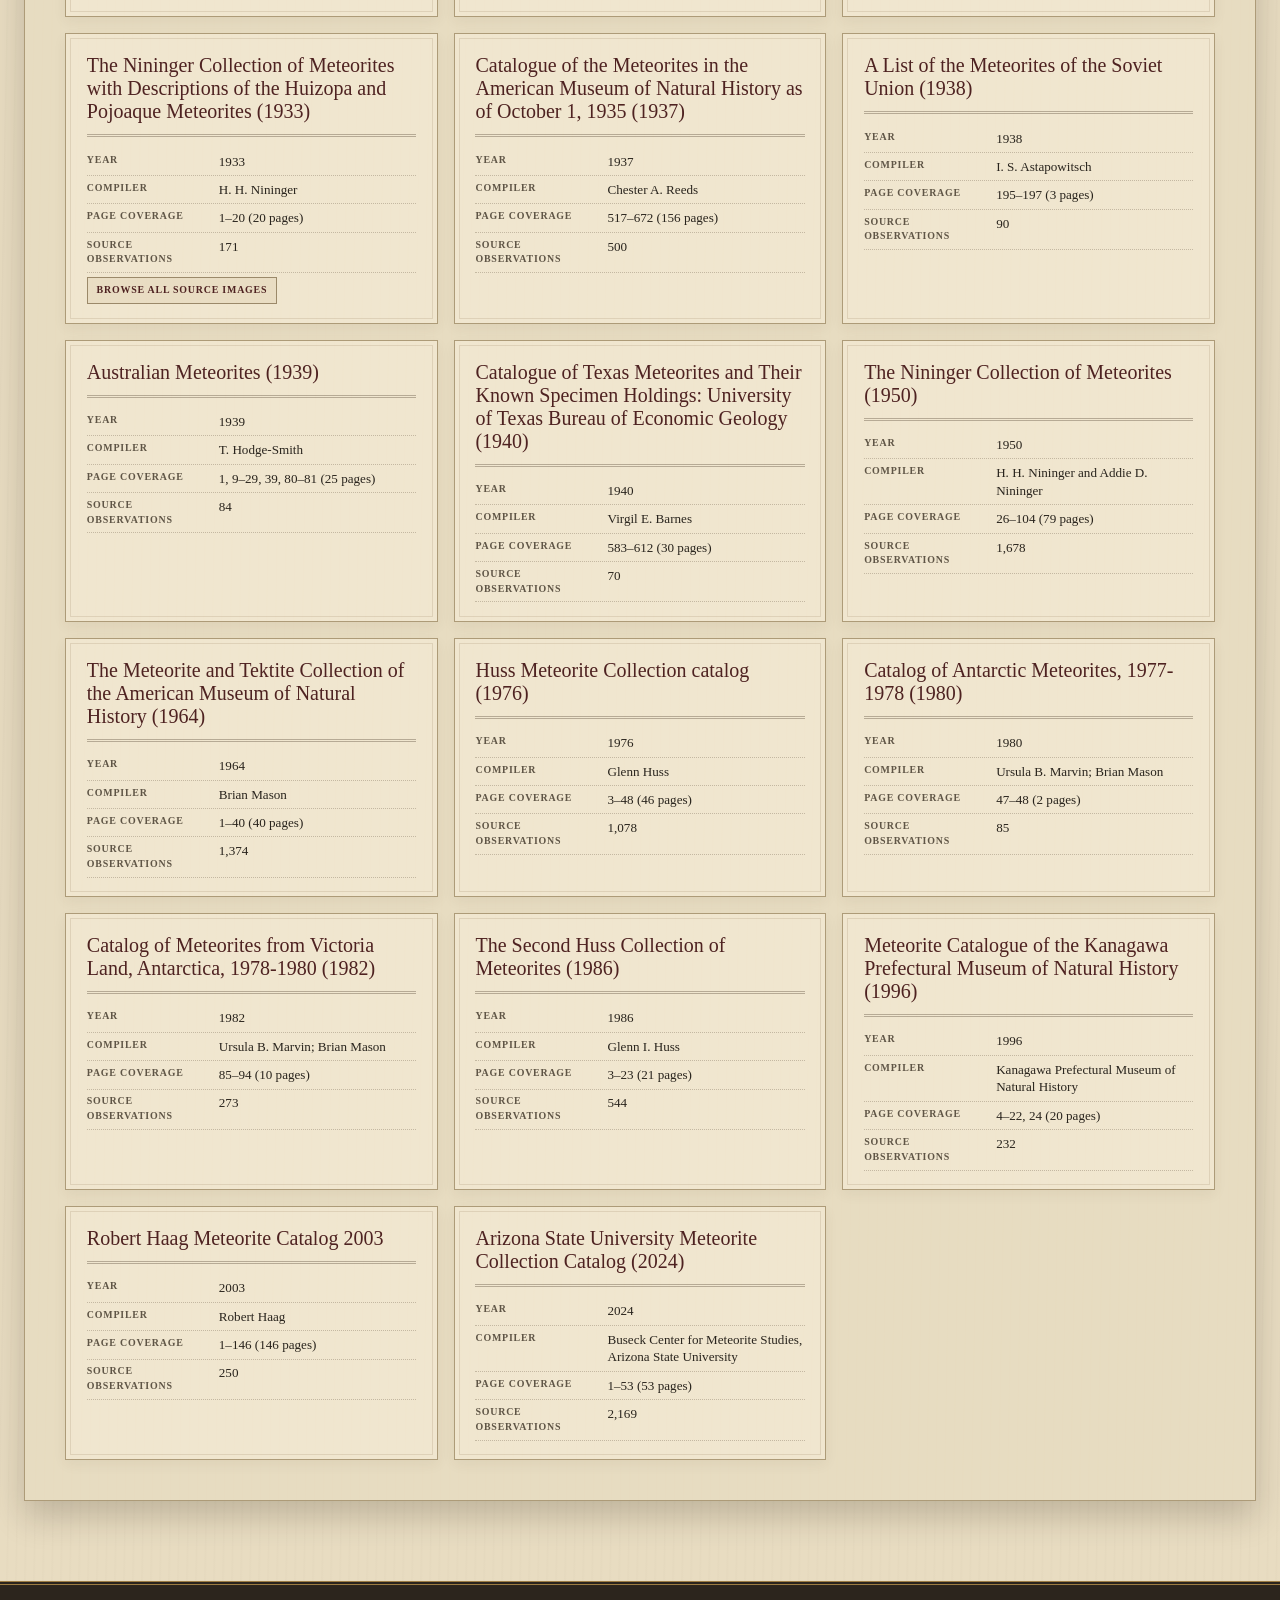
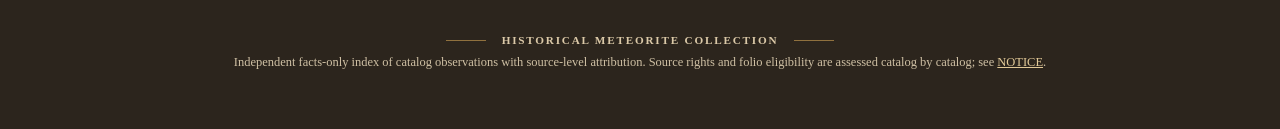
==== commit 686b2dcb: "Publish Haag 2003 catalog" ====
--- a/catalogs.html
+++ b/catalogs.html
@@ -8,9 +8,9 @@
   <meta name="theme-color" content="#2d241b">
   <title>Catalog Directory | The Meteorite Cabinet</title>
   <link rel="icon" href="./favicon.svg" type="image/svg+xml">
-  <link rel="stylesheet" href="./styles.css?v=20260913-catalog10-historical-1">
-  <script src="./app.js?v=20260913-catalog10-historical-1" defer></script>
-  <script src="./catalogs.js?v=20260913-catalog10-historical-1" defer></script>
+  <link rel="stylesheet" href="./styles.css?v=20260920-haag-2003-1">
+  <script src="./app.js?v=20260920-haag-2003-1" defer></script>
+  <script src="./catalogs.js?v=20260920-haag-2003-1" defer></script>
 </head>
 <body class="catalog-directory-page">
   <a class="skip-link" href="#catalog-directory">Skip to catalog directory</a>
--- a/styles.css
+++ b/styles.css
@@ -14,6 +14,8 @@
 }
 
 * { box-sizing: border-box; }
+
+.visually-hidden { position: absolute !important; width: 1px; height: 1px; margin: -1px; padding: 0; overflow: hidden; clip: rect(0 0 0 0); clip-path: inset(50%); white-space: nowrap; border: 0; letter-spacing: normal; text-transform: none; }
 
 html {
   scroll-behavior: smooth;
@@ -342,6 +344,16 @@
 .record-footer { position: relative; z-index: 1; margin-top: auto; display: flex; flex-wrap: wrap; justify-content: space-between; gap: .35rem .8rem; padding: .55rem 0 0; color: var(--ink-soft); background: transparent; border: 0; }
 .record-footer p { min-width: 0; margin: 0; font-size: .61rem; letter-spacing: .06em; text-transform: uppercase; overflow-wrap: anywhere; }
 .record-source { color: var(--oxblood-dark); }
+.specimen-card { padding: .72rem .75rem .62rem; }
+.specimen-card .record-heading { padding-bottom: .42rem; }
+.specimen-card .source-name-label { margin-top: .38rem; }
+.specimen-card .record-meta { margin: .42rem 0 .3rem; }
+.specimen-card .record-meta div,
+.specimen-card .catalog-notes dl div { grid-template-columns: minmax(4.5rem, 5.75rem) minmax(0, 1fr); gap: .45rem; padding: .18rem 0; }
+.specimen-card .catalog-notes { margin: .1rem 0 .42rem; }
+.specimen-card .catalog-notes summary { padding: .32rem 0; }
+.specimen-card .catalog-notes dl { margin-bottom: .3rem; }
+.specimen-card .record-footer { gap: .25rem .6rem; padding-top: .38rem; }
 .folio-button {
   flex: 1 0 100%;
   justify-self: start;
@@ -421,6 +433,12 @@
 .issue-report-error { margin: .7rem 0 0; padding: .55rem .65rem; color: var(--oxblood-dark); background: rgba(118, 47, 45, .08); border-left: 3px solid var(--oxblood); font-size: .8rem; font-weight: 700; }
 .issue-report-actions { display: flex; flex-wrap: wrap; gap: .65rem; margin-top: 1.1rem; }
 
+@media (min-width: 1320px) {
+  .catalog-grid.four-column-specimens:not(.single-result) { grid-template-columns: repeat(4, minmax(0, 1fr)); gap: .8rem; }
+  .catalog-grid.four-column-specimens:not(.single-result) .specimen-card .record-meta div,
+  .catalog-grid.four-column-specimens:not(.single-result) .specimen-card .catalog-notes dl div { grid-template-columns: minmax(4rem, 5.25rem) minmax(0, 1fr); gap: .4rem; }
+}
+
 @media (max-width: 1200px) {
   .filters { grid-template-columns: minmax(0, 1fr) minmax(0, 1fr); }
   .catalog-summary-list { grid-template-columns: repeat(2, minmax(0, 1fr)); }
@@ -461,18 +479,24 @@
 }
 
 @media (max-width: 520px) {
-  .record-meta div { grid-template-columns: minmax(0, 1fr); gap: .08rem; padding: .3rem 0; }
-  .catalog-notes dl div { grid-template-columns: minmax(0, 1fr); gap: .08rem; padding: .3rem 0; }
+  .observation-card .record-meta div { grid-template-columns: minmax(0, 1fr); gap: .08rem; padding: .3rem 0; }
+  .observation-card .catalog-notes dl div { grid-template-columns: minmax(0, 1fr); gap: .08rem; padding: .3rem 0; }
 }
 
 @media (max-width: 420px) {
   .weight-range { grid-template-columns: 1fr; }
   .range-rule { display: none; }
-  .record-card { padding-inline: 1rem; }
+  .observation-card { padding-inline: 1rem; }
+}
+
+@media (max-width: 350px) {
+  .specimen-card .record-meta div,
+  .specimen-card .catalog-notes dl div { grid-template-columns: minmax(0, 1fr); gap: .08rem; padding: .22rem 0; }
 }
 
 @media (max-width: 320px) {
-  .record-card { padding-inline: .8rem; }
+  .observation-card { padding-inline: .8rem; }
+  .specimen-card { padding-inline: .65rem; }
 }
 
 @media (prefers-reduced-motion: reduce) {
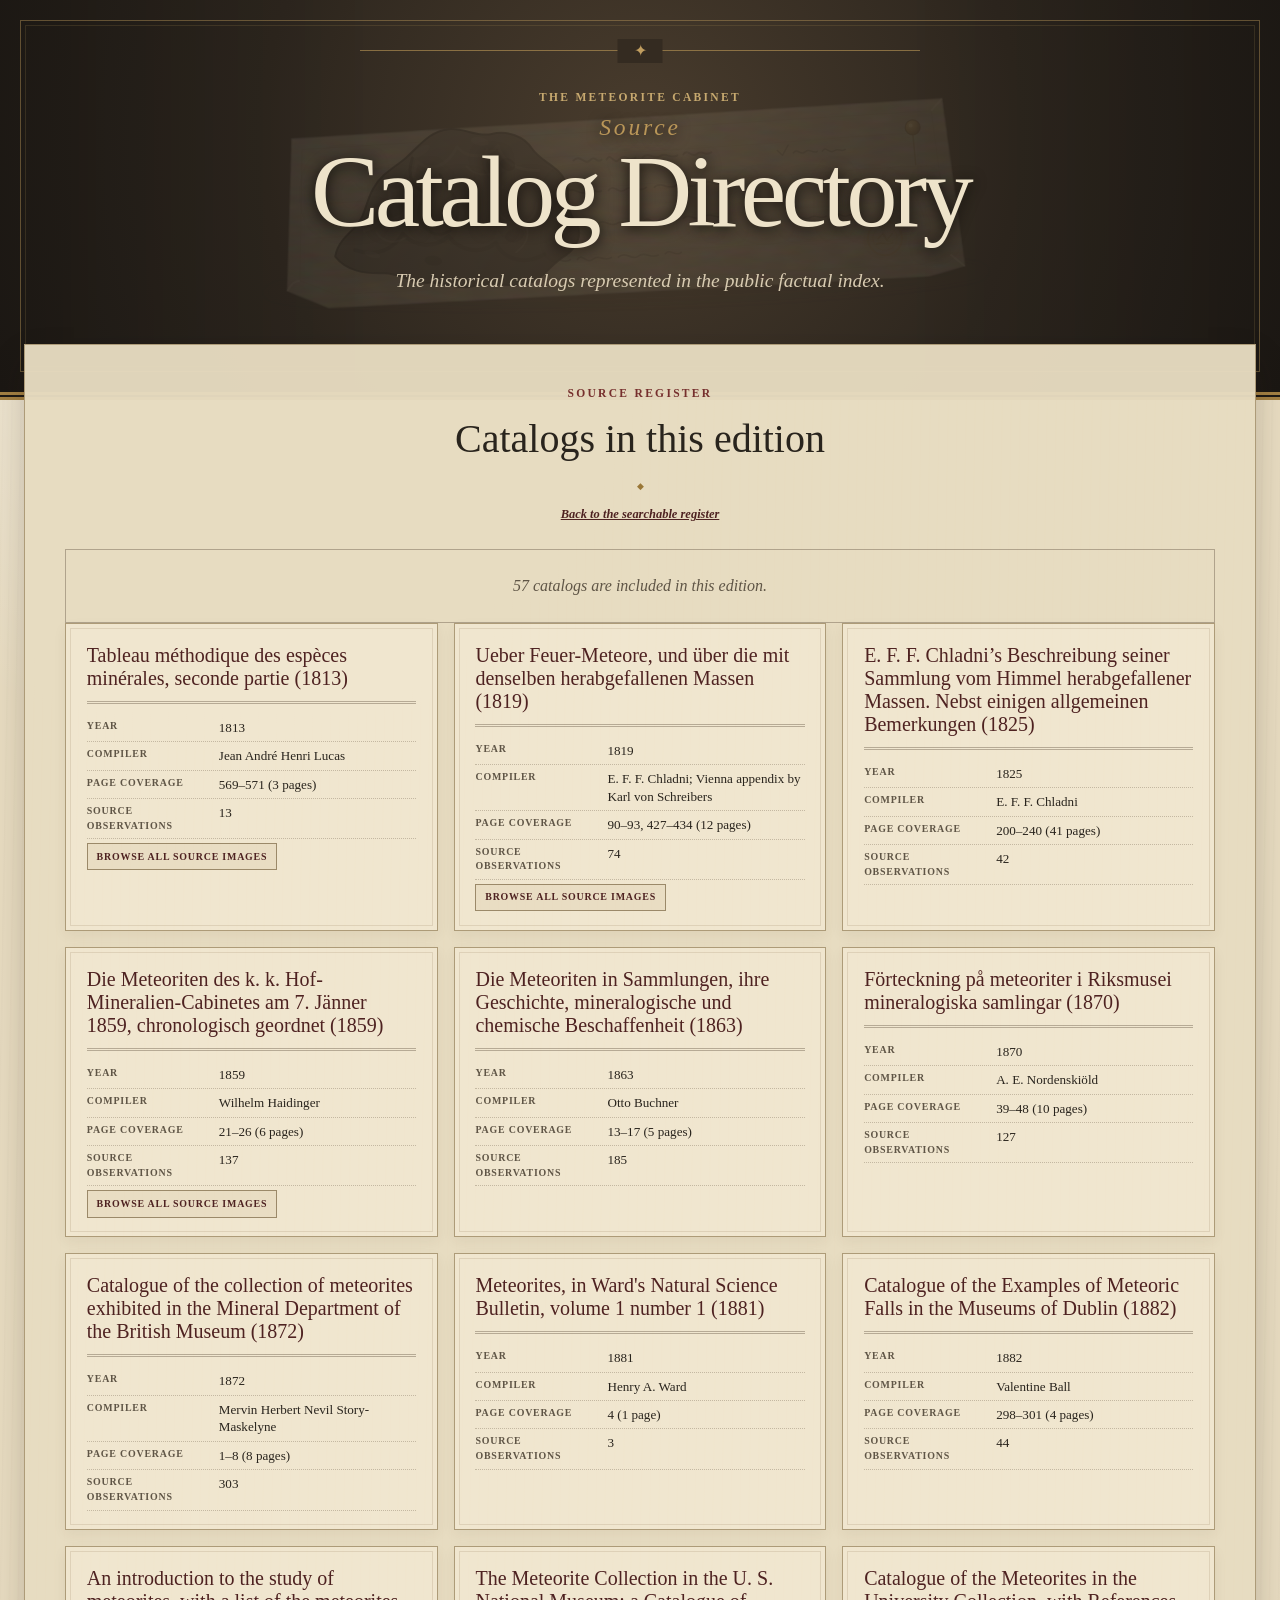
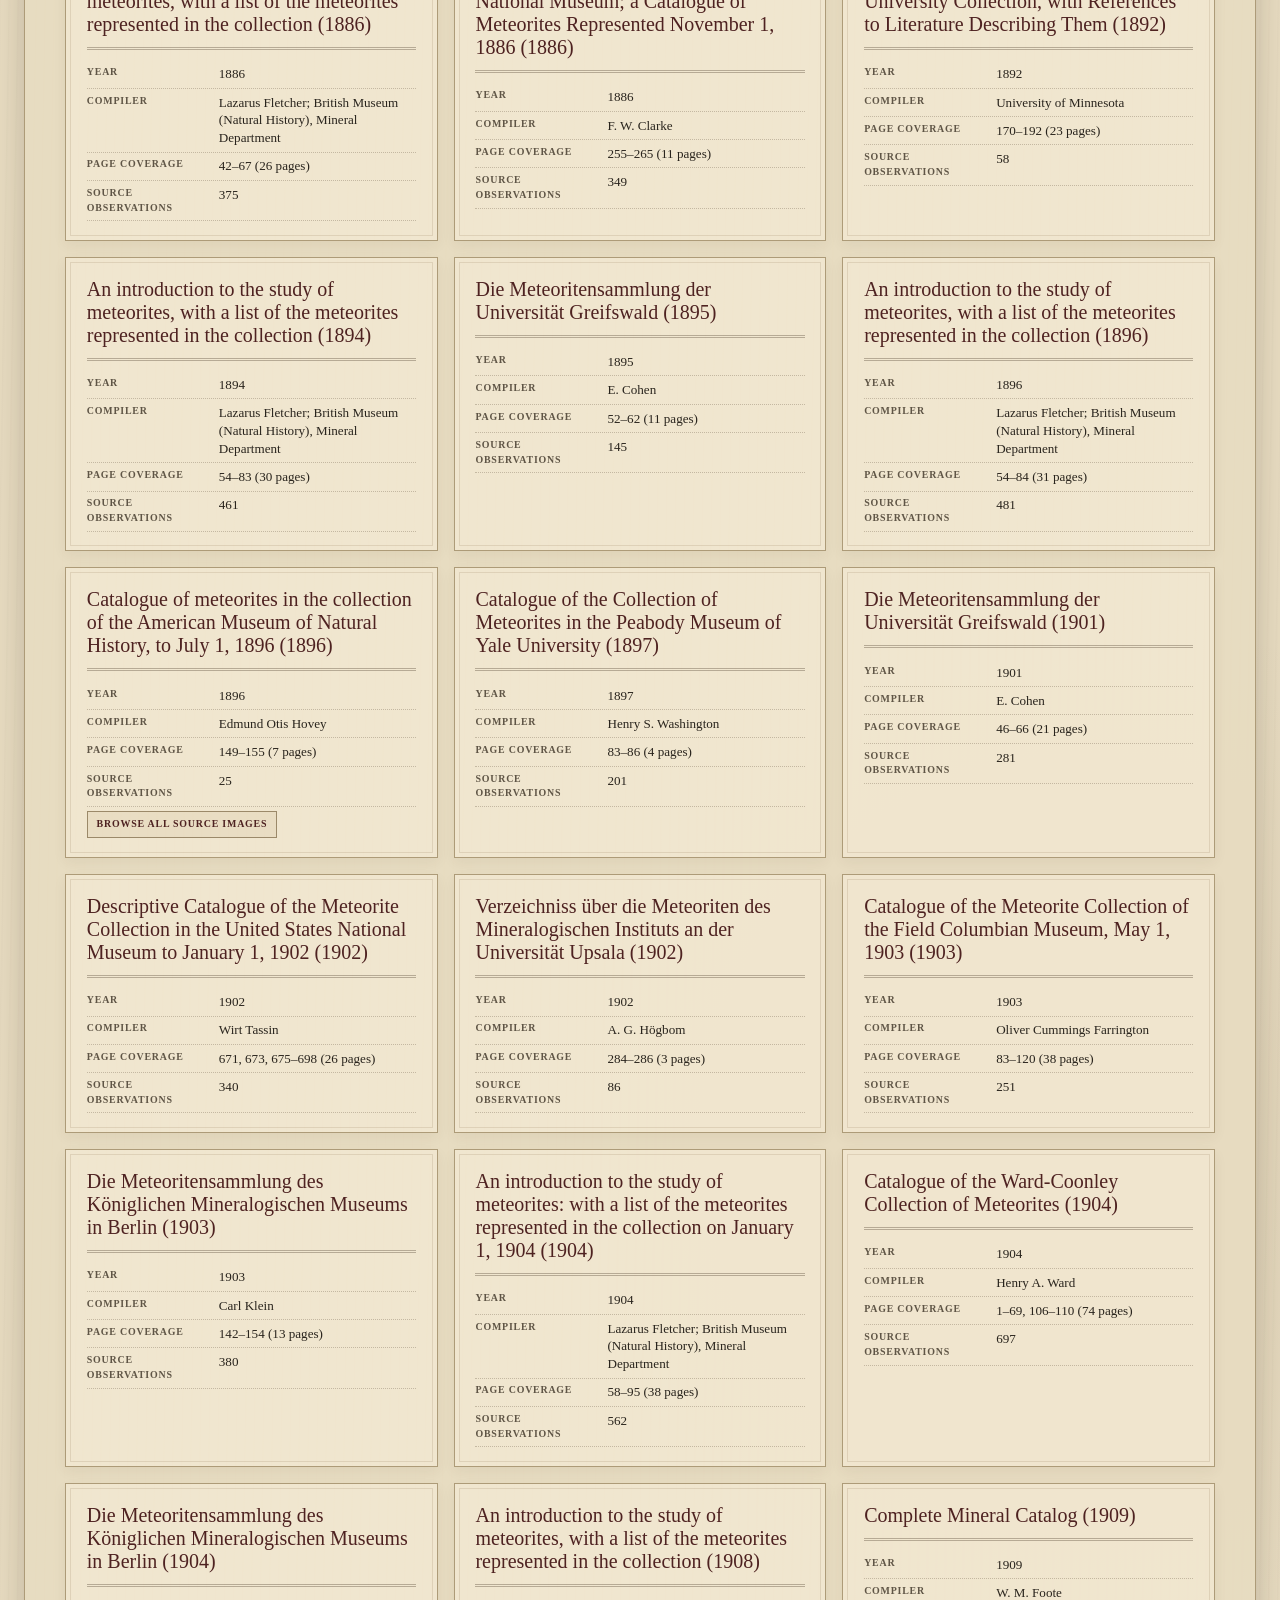
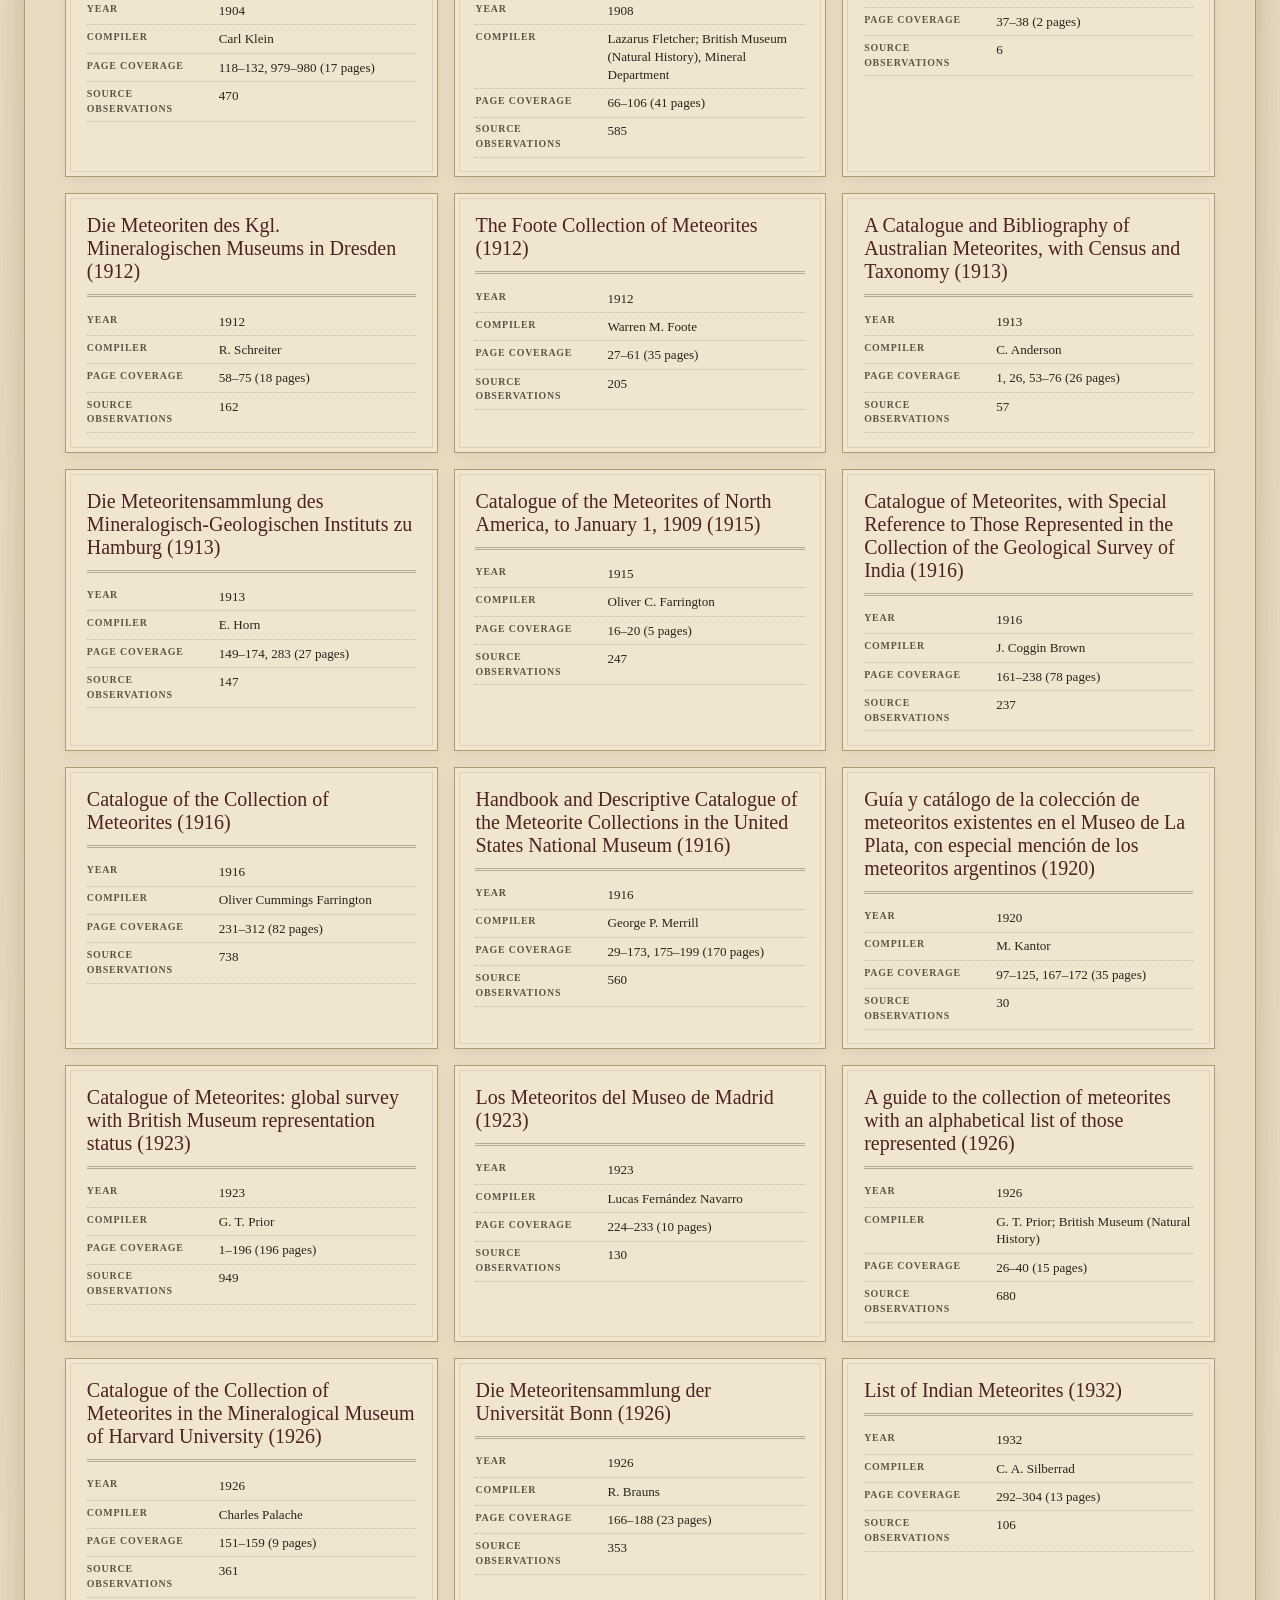
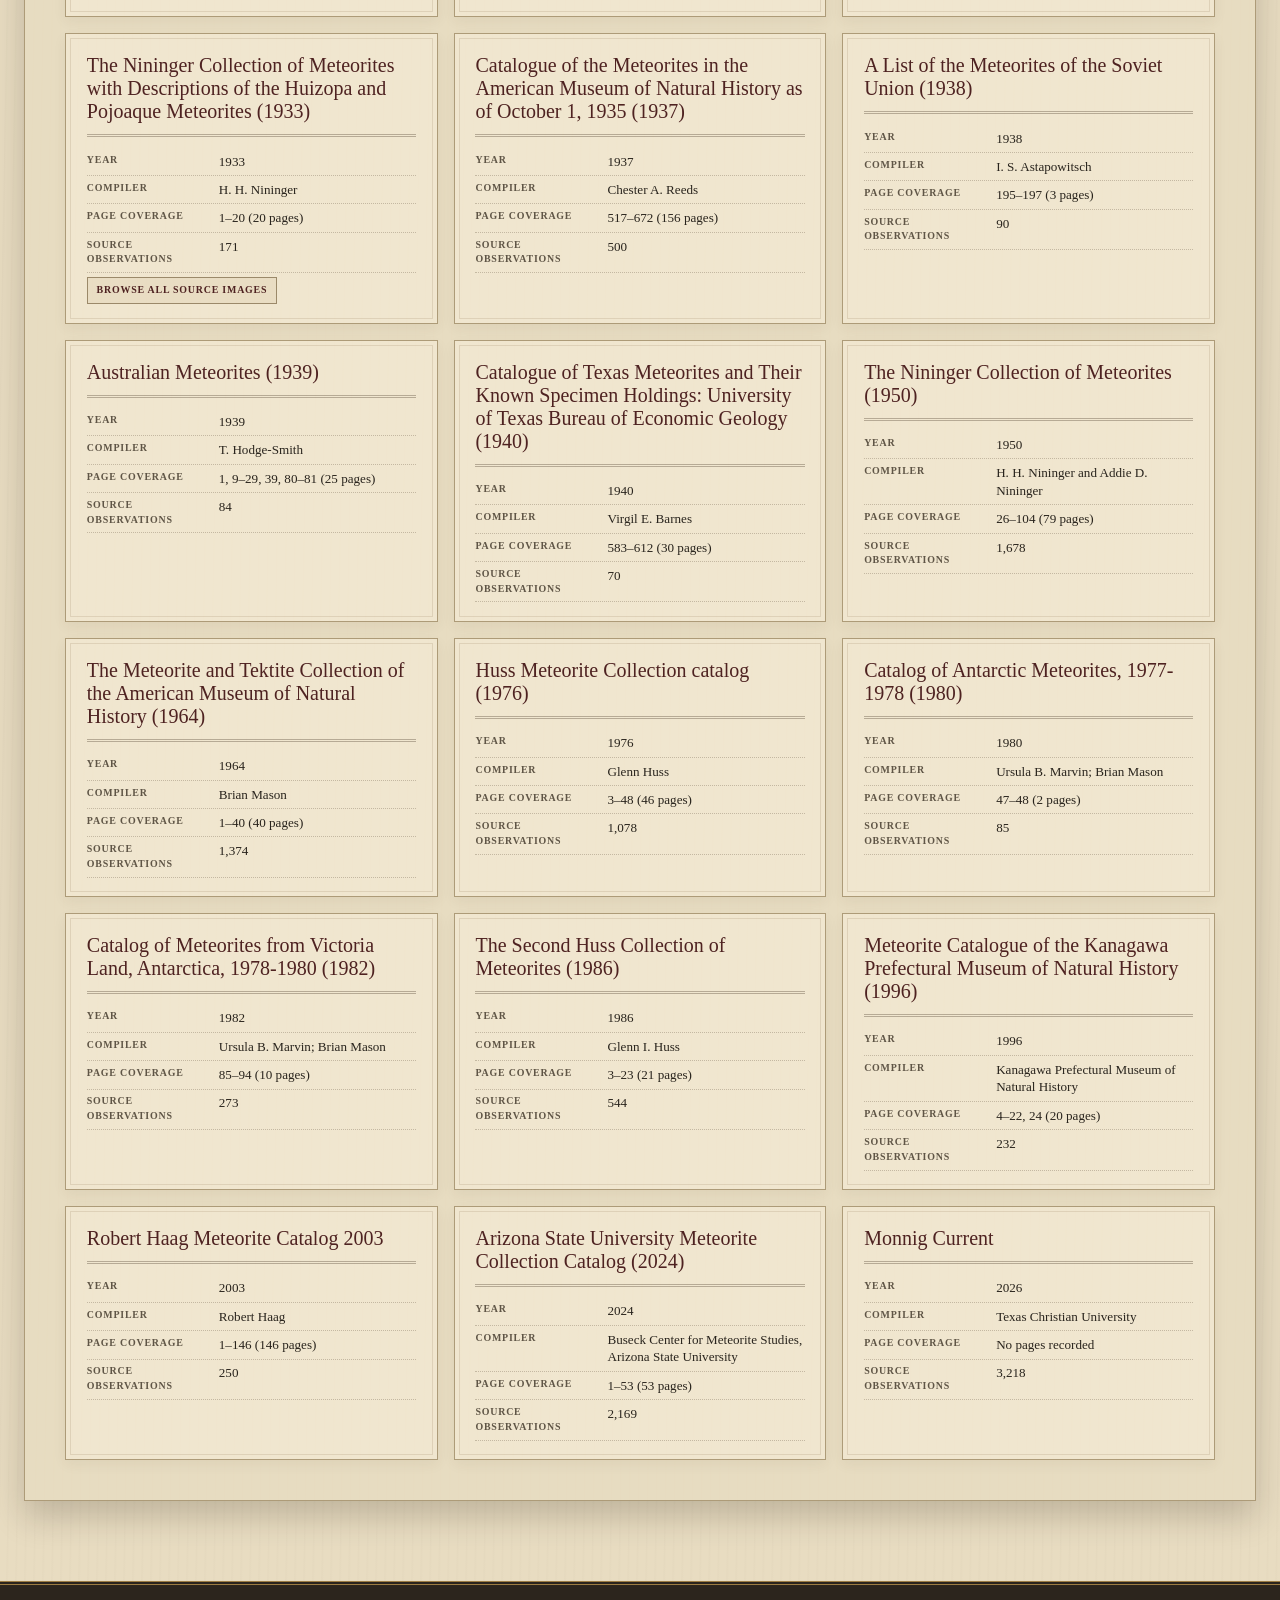
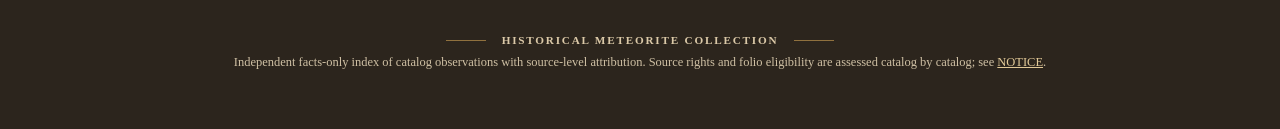
==== commit 0a3f12ab: "Publish Monnig current catalog" ====
--- a/catalogs.html
+++ b/catalogs.html
@@ -8,9 +8,9 @@
   <meta name="theme-color" content="#2d241b">
   <title>Catalog Directory | The Meteorite Cabinet</title>
   <link rel="icon" href="./favicon.svg" type="image/svg+xml">
-  <link rel="stylesheet" href="./styles.css?v=20260920-haag-2003-1">
-  <script src="./app.js?v=20260920-haag-2003-1" defer></script>
-  <script src="./catalogs.js?v=20260920-haag-2003-1" defer></script>
+  <link rel="stylesheet" href="./styles.css?v=20260930-monnig-current-1">
+  <script src="./app.js?v=20260930-monnig-current-1" defer></script>
+  <script src="./catalogs.js?v=20260930-monnig-current-1" defer></script>
 </head>
 <body class="catalog-directory-page">
   <a class="skip-link" href="#catalog-directory">Skip to catalog directory</a>
